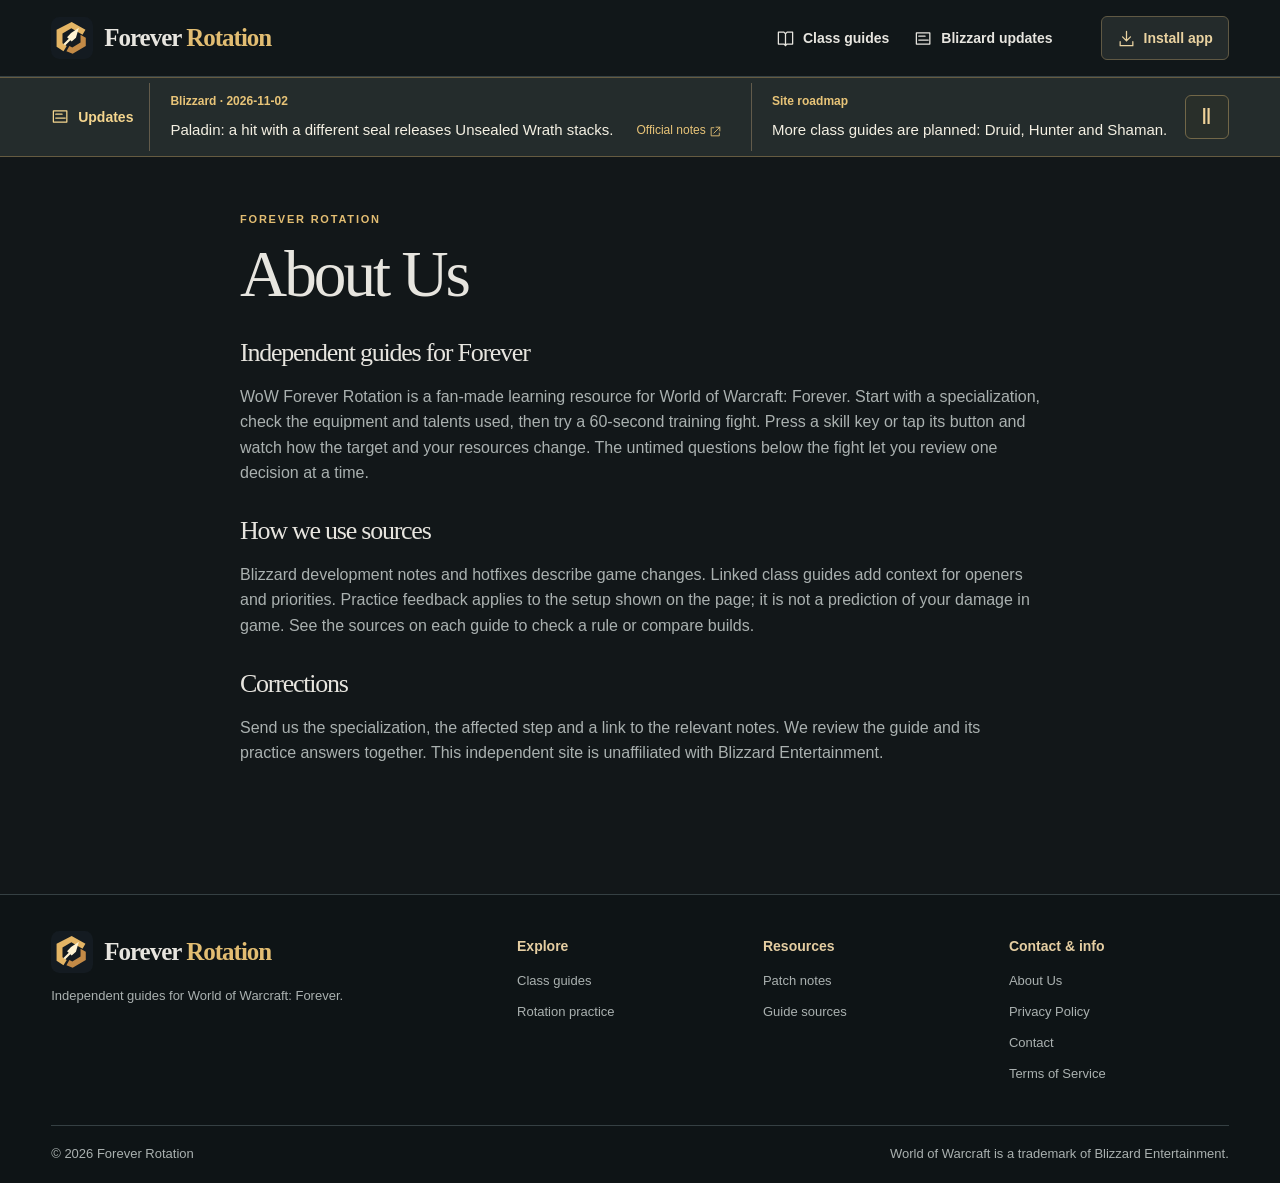
==== about/index.html @ 274f0fb4 "first commit" ====
<!doctype html><html lang="en"><head><meta charset="utf-8"><meta name="viewport" content="width=device-width,initial-scale=1"><title>About Us | WoW Forever Rotation</title><meta name="keywords" content="About Us, Forever Rotation"><meta name="description" content="Learn how the independent WoW Forever Rotation field guide selects sources and develops its browser drills."><link rel="canonical" href="https://wowforeverrotation.com/about/"><meta property="og:type" content="website"><meta property="og:title" content="About Us | WoW Forever Rotation"><meta property="og:description" content="Learn how the independent WoW Forever Rotation field guide selects sources and develops its browser drills."><meta property="og:url" content="https://wowforeverrotation.com/about/"><meta property="og:image" content="https://wowforeverrotation.com/pwa-512.png"><meta name="twitter:card" content="summary_large_image"><meta name="theme-color" content="#121719"><link rel="icon" href="/art/logo.svg"><link rel="manifest" href="/manifest.webmanifest"><link rel="stylesheet" href="/site.css"><script type="application/ld+json">{"@context":"https://schema.org","@type":"WebPage","name":"About Us | WoW Forever Rotation","url":"https://wowforeverrotation.com/about/","description":"Learn how the independent WoW Forever Rotation field guide selects sources and develops its browser drills."}</script><script defer src="https://data.1back.link/js/app.js" data-api="https://data.1back.link/api/send" data-domain="wowforeverrotation.com"></script><script defer src="/site.js"></script></head><body><a class="skip" href="#main">Skip to content</a><header><div class="shell bar"><a class="brand" href="/"><img src="/art/logo.svg" width="42" height="42" alt=""><span>Forever <em>Rotation</em></span></a><nav aria-label="Main navigation"><a href="/#guides" aria-label="Class guides"><svg class="icon" viewBox="0 0 24 24" fill="none" stroke="currentColor" stroke-width="1.6" stroke-linejoin="round" stroke-linecap="round" aria-hidden="true"><path d="M3 4h7l2 2 2-2h7v15h-7l-2 2-2-2H3z M12 6v15"/></svg> <span>Class guides</span></a><a href="/#updates" aria-label="Blizzard updates"><svg class="icon" viewBox="0 0 24 24" fill="none" stroke="currentColor" stroke-width="1.6" stroke-linejoin="round" stroke-linecap="round" aria-hidden="true"><path d="M3 5h17v14H3z M6 9h8m-8 5h12"/></svg> <span>Blizzard updates</span></a></nav><button class="install" id="install" title="Install app" aria-label="Install app"><svg class="icon" viewBox="0 0 24 24" fill="none" stroke="currentColor" stroke-width="1.6" stroke-linejoin="round" stroke-linecap="round" aria-hidden="true"><path d="M12 3v12m-5-5 5 5 5-5M4 16v5h16v-5"/></svg> <span>Install app</span></button></div></header><aside class="bulletin" aria-label="Blizzard and site updates"><div class="shell brief"><b><svg class="icon" viewBox="0 0 24 24" fill="none" stroke="currentColor" stroke-width="1.6" stroke-linejoin="round" stroke-linecap="round" aria-hidden="true"><path d="M3 5h17v14H3z M6 9h8m-8 5h12"/></svg> Updates</b><div class="ticker-window"><div class="ticker-track"><div class="ticker-group"><span class="notice"><strong>Blizzard · 2026-11-02</strong><a href="/retribution-paladin-rotation/#changes">Paladin: a hit with a different seal releases Unsealed Wrath stacks.</a><a class="official" href="https://us.forums.blizzard.com/en/wow/t/2360696/9" target="_blank" rel="noopener noreferrer">Official notes <svg class="icon" viewBox="0 0 24 24" fill="none" stroke="currentColor" stroke-width="1.6" stroke-linejoin="round" stroke-linecap="round" aria-hidden="true"><path d="M13 4h7v7m0-7L9 15M9 5H4v15h15v-5"/></svg></a></span><span class="notice roadmap"><strong>Site roadmap</strong><a href="/#guides">More class guides are planned: Druid, Hunter and Shaman.</a></span><span class="notice"><strong>Blizzard · 2026-11-02</strong><a href="/arms-warrior-rotation/#changes">Warrior: Bloodthrill can open Overpower when your main-hand attack hits a target with your Rend.</a><a class="official" href="https://us.forums.blizzard.com/en/wow/t/2360696/9" target="_blank" rel="noopener noreferrer">Official notes <svg class="icon" viewBox="0 0 24 24" fill="none" stroke="currentColor" stroke-width="1.6" stroke-linejoin="round" stroke-linecap="round" aria-hidden="true"><path d="M13 4h7v7m0-7L9 15M9 5H4v15h15v-5"/></svg></a></span><span class="notice"><strong>Blizzard · 2026-11-02</strong><a href="/frost-mage-rotation/#changes">Mage: build Winter’s Chill on your target for Cone of Cold.</a><a class="official" href="https://us.forums.blizzard.com/en/wow/t/2360696/9" target="_blank" rel="noopener noreferrer">Official notes <svg class="icon" viewBox="0 0 24 24" fill="none" stroke="currentColor" stroke-width="1.6" stroke-linejoin="round" stroke-linecap="round" aria-hidden="true"><path d="M13 4h7v7m0-7L9 15M9 5H4v15h15v-5"/></svg></a></span><span class="notice"><strong>Blizzard · 2026-11-02</strong><a href="/combat-rogue-rotation/#changes">Rogue: Poised discounts the next energy ability after reaching full energy out of combat.</a><a class="official" href="https://us.forums.blizzard.com/en/wow/t/2360696/9" target="_blank" rel="noopener noreferrer">Official notes <svg class="icon" viewBox="0 0 24 24" fill="none" stroke="currentColor" stroke-width="1.6" stroke-linejoin="round" stroke-linecap="round" aria-hidden="true"><path d="M13 4h7v7m0-7L9 15M9 5H4v15h15v-5"/></svg></a></span></div><div class="ticker-group" aria-hidden="true"><span class="notice"><strong>Blizzard · 2026-11-02</strong><a href="/retribution-paladin-rotation/#changes" tabindex="-1">Paladin: a hit with a different seal releases Unsealed Wrath stacks.</a><a class="official" href="https://us.forums.blizzard.com/en/wow/t/2360696/9" target="_blank" rel="noopener noreferrer" tabindex="-1">Official notes <svg class="icon" viewBox="0 0 24 24" fill="none" stroke="currentColor" stroke-width="1.6" stroke-linejoin="round" stroke-linecap="round" aria-hidden="true"><path d="M13 4h7v7m0-7L9 15M9 5H4v15h15v-5"/></svg></a></span><span class="notice roadmap"><strong>Site roadmap</strong><a href="/#guides" tabindex="-1">More class guides are planned: Druid, Hunter and Shaman.</a></span><span class="notice"><strong>Blizzard · 2026-11-02</strong><a href="/arms-warrior-rotation/#changes" tabindex="-1">Warrior: Bloodthrill can open Overpower when your main-hand attack hits a target with your Rend.</a><a class="official" href="https://us.forums.blizzard.com/en/wow/t/2360696/9" target="_blank" rel="noopener noreferrer" tabindex="-1">Official notes <svg class="icon" viewBox="0 0 24 24" fill="none" stroke="currentColor" stroke-width="1.6" stroke-linejoin="round" stroke-linecap="round" aria-hidden="true"><path d="M13 4h7v7m0-7L9 15M9 5H4v15h15v-5"/></svg></a></span><span class="notice"><strong>Blizzard · 2026-11-02</strong><a href="/frost-mage-rotation/#changes" tabindex="-1">Mage: build Winter’s Chill on your target for Cone of Cold.</a><a class="official" href="https://us.forums.blizzard.com/en/wow/t/2360696/9" target="_blank" rel="noopener noreferrer" tabindex="-1">Official notes <svg class="icon" viewBox="0 0 24 24" fill="none" stroke="currentColor" stroke-width="1.6" stroke-linejoin="round" stroke-linecap="round" aria-hidden="true"><path d="M13 4h7v7m0-7L9 15M9 5H4v15h15v-5"/></svg></a></span><span class="notice"><strong>Blizzard · 2026-11-02</strong><a href="/combat-rogue-rotation/#changes" tabindex="-1">Rogue: Poised discounts the next energy ability after reaching full energy out of combat.</a><a class="official" href="https://us.forums.blizzard.com/en/wow/t/2360696/9" target="_blank" rel="noopener noreferrer" tabindex="-1">Official notes <svg class="icon" viewBox="0 0 24 24" fill="none" stroke="currentColor" stroke-width="1.6" stroke-linejoin="round" stroke-linecap="round" aria-hidden="true"><path d="M13 4h7v7m0-7L9 15M9 5H4v15h15v-5"/></svg></a></span></div></div></div><button id="ticker-toggle" aria-label="Pause scrolling" title="Pause scrolling" aria-pressed="false">Ⅱ</button></div></aside><main id="main"><article class="shell prose"><div class="eyebrow">FOREVER ROTATION</div><h1>About Us</h1><h2>Independent guides for Forever</h2><p>WoW Forever Rotation is a fan-made learning resource for World of Warcraft: Forever. Start with a specialization, check the equipment and talents used, then try a 60-second training fight. Press a skill key or tap its button and watch how the target and your resources change. The untimed questions below the fight let you review one decision at a time.</p><h2>How we use sources</h2><p>Blizzard development notes and hotfixes describe game changes. Linked class guides add context for openers and priorities. Practice feedback applies to the setup shown on the page; it is not a prediction of your damage in game. See the sources on each guide to check a rule or compare builds.</p><h2>Corrections</h2><p>Send us the specialization, the affected step and a link to the relevant notes. We review the guide and its practice answers together. This independent site is unaffiliated with Blizzard Entertainment.</p></article></main><footer><div class="shell foot"><div><a class="brand" href="/"><img src="/art/logo.svg" width="42" height="42" alt=""><span>Forever <em>Rotation</em></span></a><p>Independent guides for World of Warcraft: Forever.</p></div><div><strong>Explore</strong><a href="/#guides">Class guides</a><a href="/retribution-paladin-rotation/#practice">Rotation practice</a></div><div><strong>Resources</strong><a href="/#updates">Patch notes</a><a href="/retribution-paladin-rotation/#sources">Guide sources</a></div><div><strong>Contact & info</strong><a href="/about/">About Us</a><a href="/privacy-policy/">Privacy Policy</a><a href="/contact/">Contact</a><a href="/terms-of-service/">Terms of Service</a></div></div><div class="shell credit">© 2026 Forever Rotation <span>World of Warcraft is a trademark of Blizzard Entertainment.</span></div></footer><dialog id="install-dialog"><h2>Install Forever Rotation</h2><p id="install-copy"></p><button class="action" autofocus>Close</button></dialog></body></html>
---- site.css ----
*{box-sizing:border-box}html{scroll-behavior:smooth;scroll-padding-top:16px;color-scheme:dark}body{margin:0;background:#121719;color:#e7e5df;font:16px/1.6 "Segoe UI",Arial,sans-serif;--gold:#e2bd72;--muted:#aab1b0;--line:#354043;--panel:#1a2225}a{color:inherit;text-decoration:none}a:hover{color:#f6cf86}button,a{touch-action:manipulation}button{font:inherit;color:inherit;cursor:pointer}button:disabled{cursor:default} :focus-visible{outline:3px solid #ffdf94;outline-offset:3px} [hidden]{display:none!important}.shell{width:min(1240px,calc(100% - 8vw));margin:auto}.icon{width:19px;height:19px;flex:none}header{background:#111719;border-bottom:1px solid var(--line)}.bar,.brand,.bar nav,.bar nav a,.install,.brief,.eyebrow,.actions,.action,.sectionhead,.cardactions,.cardactions a,.class-label,.link,.tabs,.sources a,.tools{display:flex;align-items:center}.bar{height:76px;gap:48px}.brand{font:600 25px Georgia,serif;letter-spacing:-1px;gap:11px;white-space:nowrap}.brand em{color:var(--gold);font-style:normal}.bar nav{margin-left:auto;gap:25px}.bar nav a,.install,.tabs a{gap:8px;font-size:14px;font-weight:600;min-height:44px}.install{background:#242b2b;color:#ead3a1;border:1px solid #605944;border-radius:6px;padding:0 15px}.bulletin{background:#1c2325;border-bottom:1px solid #343c3f}.brief{gap:16px;min-height:42px;font-size:13px;color:#c1c6c5}.brief b{display:flex;align-items:center;gap:8px;color:#e2bd72;white-space:nowrap}.brief a .icon,.sources .icon{width:13px;height:13px}.brief button{margin-left:auto;background:transparent;border:0;min-width:44px;height:44px;font-size:22px}.hero{position:relative;isolation:isolate;min-height:344px;display:flex;align-items:center;margin-top:30px;overflow:hidden;border:1px solid #4b4840;border-radius:12px;background:radial-gradient(ellipse at 70% 15%,#56513e,#252b28 45%,#1d2728)}.hero:after{content:"";position:absolute;z-index:-1;inset:0;background:linear-gradient(90deg,#1b2426 4%,#1c2527ef 33%,#1c252700 77%)}.hero-art{position:absolute;z-index:-2;right:0;top:0;width:59%;height:100%;object-fit:cover;object-position:50% 29%}.herocopy{width:63%;padding:42px clamp(20px,4vw,62px)}.eyebrow,.class-label,.count,.updateclass{font:700 11px/1.5 "Segoe UI",sans-serif;letter-spacing:1.8px}.eyebrow{color:var(--gold);gap:9px}.eyebrow .icon{width:16px}.hero h1,.specintro h1,.prose h1{font:500 clamp(46px,5.1vw,76px)/1.03 Georgia,serif;letter-spacing:-3px;margin:13px 0}.hero em,.specintro em{font-weight:400;color:#e2c182}.hero p,.specintro p{color:#c8ceca;max-width:460px;font-size:17px;margin:15px 0 24px}.actions,.tools{gap:10px;flex-wrap:wrap}.action{justify-content:center;gap:9px;min-height:46px;padding:9px 17px;border-radius:5px;border:1px solid #54574f;font-size:14px;font-weight:650;background:#252d2d}.gold{background:linear-gradient(#edce8c,#d9b26a);color:#211d15;border-color:#e1c48a}.gold:hover{background:#f1d9a5;color:#211d15}.ghost{background:#202829e6}.action:hover,button:hover{filter:brightness(1.1)}section{margin:44px 0}.sectionhead{justify-content:space-between;gap:14px;margin-bottom:19px}h2,h3{font-family:Georgia,serif;font-weight:500;line-height:1.15}h2{font-size:clamp(28px,3vw,40px);margin:7px 0 13px;letter-spacing:-1.25px}h3{font-size:26px;margin:0 0 10px;letter-spacing:-.7px}.sectionhead h2{margin-bottom:0}.count{color:#c4c7c1;text-transform:uppercase;letter-spacing:1px;border:1px solid var(--line);padding:5px 10px;border-radius:20px;white-space:nowrap}.cardgrid,.updates{display:grid;grid-template-columns:repeat(4,minmax(0,1fr));gap:16px}.classcard{border:1px solid #394245;border-radius:8px;overflow:hidden;background:var(--panel);display:flex;flex-direction:column;transition:border-color .16s,transform .16s}.classcard:hover{border-color:#977d50;transform:translateY(-2px)}.portrait{display:block;aspect-ratio:1.45;position:relative;background:#303435;overflow:hidden}.portrait:after{content:"";position:absolute;inset:50% 0 0;background:linear-gradient(transparent,#11191ac9)}.portrait img{width:100%;height:100%;object-fit:cover;object-position:50% 28%}.class-label{position:absolute;left:15px;bottom:12px;z-index:1;color:#f6e1bf;gap:6px;text-transform:uppercase;text-shadow:0 1px 5px #000}.class-label .icon{width:14px}.cardinfo{padding:18px;flex:1;display:flex;flex-direction:column}.cardinfo h3{font-size:clamp(22px,2vw,30px)}.cardinfo p,.updates p,.stepguide p,.prose p,#sources p,.guidebody p{color:var(--muted)}.cardinfo p{font-size:14px;margin:0 0 15px}.cardactions{margin-top:auto;border-top:1px solid var(--line);padding-top:8px;gap:8px}.cardactions a{flex:1;gap:7px;min-height:44px;font-size:13px;color:#dfc895}.cardactions .icon{width:15px}.updates{grid-template-columns:repeat(2,minmax(0,1fr))}.updates article,.note{border:1px solid var(--line);background:#1a2123;border-radius:7px;padding:20px}.updateclass{text-transform:uppercase;color:var(--gold)}.updates p{margin:7px 0;font-size:15px}.link{color:#e3c585;gap:7px;font-size:14px;min-height:44px}.link .icon{width:15px}footer{background:#0e1416;border-top:1px solid var(--line);margin-top:58px}.foot{display:grid;grid-template-columns:2fr repeat(3,1fr);gap:26px;padding:36px 0}.foot strong{display:block;font-size:14px;color:#e5cea2;margin:4px 0 9px}.foot p,.foot div>a:not(.brand),.credit{font-size:13px;color:var(--muted)}.foot div>a:not(.brand){display:block;padding:5px 0}.credit{border-top:1px solid var(--line);display:flex;justify-content:space-between;gap:20px;padding:18px 0}.skip{position:absolute;z-index:4;background:#30393c;left:-300px}.skip:focus{left:5px}.crumb{margin:24px 0;font-size:13px;color:var(--muted)}.specintro{display:flex;gap:20px;align-items:center}.specintro img{object-fit:cover;object-position:center 27%;border-radius:8px}.specintro h1{font-size:clamp(36px,4.3vw,60px)}.specintro p{max-width:none;margin:6px 0}.tabs{gap:22px;border-block:1px solid var(--line);margin-top:20px}.tabs a{display:inline-flex;align-items:center}.training{display:grid;grid-template-columns:minmax(0,72fr) minmax(260px,28fr);border:1px solid var(--line);border-radius:9px;overflow:hidden}.arena{position:relative;isolation:isolate;min-height:325px;padding:clamp(20px,3.5vw,46px);background:#1b2528}.arena-art{position:absolute;z-index:-1;inset:0;width:100%;height:100%;object-fit:cover;object-position:50% 32%;opacity:.18;mask-image:linear-gradient(90deg,transparent,#000)}.arena h3{font-size:32px}.arena p{max-width:650px}.stepguide{background:#20292b;border-left:1px solid var(--line);padding:24px}.stepguide h3{font-size:23px;margin-top:17px}.stepguide button,.tools button,.answer,dialog button,#resume a{border:1px solid #56615e;background:#273032;border-radius:5px;min-height:44px;padding:8px 12px}.answers{display:grid;gap:8px}.answer{text-align:left;background:#202a2c}.answer:hover,.answer:focus-visible{border-color:var(--gold)}.answer[aria-pressed=true]{border-color:var(--gold);background:#3a382e}.feedback{padding:12px 14px;background:#222e30;border-left:3px solid var(--gold)}.guidebody{display:grid;grid-template-columns:1fr 1fr;gap:40px}.guidebody li{margin:12px 0}.guidebody li::marker{color:var(--gold)}.guidebody ol,.guidebody ul{padding-left:25px}.sources{display:flex;flex-wrap:wrap;gap:10px}.sources a{gap:8px;color:#e7c88e;min-height:44px;border-bottom:1px solid #544e40}.prose{max-width:800px;padding-block:54px}.prose h2{font-size:26px;margin-top:30px}.prose a,.note a{color:var(--gold);text-decoration:underline}.prose button{min-height:44px;padding:9px;background:#283033;border:1px solid var(--line)}dialog{max-width:min(440px,90vw);background:#20292b;color:#efede6;border:1px solid var(--line);border-radius:10px;padding:26px}dialog::backdrop{background:#0009}#resume:not(:empty){margin-bottom:16px}#resume a{display:inline-flex;align-items:center;color:var(--gold)}@media(max-width:900px){.cardgrid{grid-template-columns:repeat(2,minmax(0,1fr))}.hero h1{font-size:54px}.herocopy{width:65%}.training{grid-template-columns:1fr}.stepguide{border:0;border-top:1px solid var(--line)}.bar{gap:20px}.brief{gap:8px}}@media(max-width:600px){.shell{width:calc(100% - 28px)}.bar{height:60px;gap:8px}.brand{font-size:18px;gap:5px}.brand img{width:32px;height:32px}.bar nav{gap:0}.bar nav a,.install{justify-content:center;width:44px;padding:0}.bar nav span,.install span{display:none}.bar nav a:before{content:none}.hero{min-height:320px;margin-top:16px}.hero-art{width:85%;opacity:.72}.hero:after{background:linear-gradient(90deg,#1c2629e6,#1c262966),linear-gradient(0deg,#192224,transparent 80%)}.herocopy{align-self:flex-end;width:100%;padding:22px 17px}.hero h1{font-size:clamp(40px,9vw,56px)}.hero p{font-size:15px;max-width:310px}.actions .action{font-size:13px;padding:8px 10px}.brief{font-size:12px}.brief b{font-size:0;gap:0}.brief button{flex:none}.cardgrid,.updates{gap:10px}.cardinfo{padding:12px}.cardinfo h3{font-size:22px}.cardinfo p{font-size:13px}.cardactions{flex-wrap:wrap;gap:0}.cardactions a{min-width:58px;gap:3px}.cardactions .icon{width:13px}.class-label{font-size:10px;left:9px;bottom:6px}.sectionhead{align-items:end}section{margin:31px 0}.updates,.guidebody{grid-template-columns:1fr}.foot{grid-template-columns:1fr 1fr;gap:18px}.credit{display:block}.credit span{display:block}.tabs{gap:12px;flex-wrap:wrap}.tabs a{font-size:13px}.specintro{gap:12px}.specintro img{width:64px;height:80px}.specintro h1{letter-spacing:-1.5px}.specintro p{font-size:14px}.arena{min-height:230px}.stepguide{padding:18px}.guidebody{gap:12px}.sources{display:grid}.brief .notice{line-height:1.3}.tools button{flex:1}.eyebrow{font-size:10px}.prose{padding-block:30px}}@media(max-width:359px){.cardgrid{grid-template-columns:1fr}.actions{gap:6px}.brand{font-size:16px}.cardinfo h3{font-size:25px}}@media(prefers-reduced-motion:reduce){html{scroll-behavior:auto}*,*::after{transition:none!important;animation:none!important}}
.mode{display:flex;align-items:center;gap:9px;margin:15px 0;min-height:44px;font-size:14px;color:#e5cfa4}.mode input{accent-color:#dfba76;width:19px;height:19px}.state{font-weight:600;color:#e5c68c}.key{display:inline-grid;place-items:center;margin-right:12px;width:25px;height:25px;border:1px solid #69716e;border-radius:4px;color:#e5c68c;font-size:13px}.tools{margin-top:14px}.mobiletip{display:none}.stepguide .tools button{font-size:13px}.notice>a{display:inline}.bulletin a .icon{vertical-align:middle}.brief #bulletins{min-width:0}.updateclass{color:var(--gold)}.cardinfo h3{min-height:1.15em}.bar nav a:focus-visible,.link:focus-visible{border-radius:4px}@media(max-width:900px){.mobiletip{display:block;margin:10px 0}.mobiletip summary{cursor:pointer;min-height:44px;padding:10px 0;color:var(--gold)}.stepguide:has(.tools){display:none}}@media(max-width:600px){.brief{padding-block:5px}.brief .notice>a{display:inline-block}.cardinfo h3{min-height:2.3em}.cardactions a{justify-content:center}.credit span{margin-top:5px}.foot div>a:not(.brand){min-height:44px}.bar nav a{font-size:0}}
#combat{--accent:#e4ba70}#combat.frost{--accent:#96d7f2}#combat.venom{--accent:#bcd792}#combat.ember{--accent:#f2ae82}.fighthead,.fight-controls{display:flex;align-items:center;justify-content:space-between;gap:12px}.fighthead strong{font:500 24px Georgia,serif}.fighthead span{font:700 15px monospace;color:var(--accent)}#fight-clock{width:100%;height:5px;display:block;margin:10px 0;accent-color:var(--accent)}.stage{position:relative;background:#181f2a;overflow:hidden;border:1px solid #4d5250;border-radius:6px}.stage img{display:block;width:100%;aspect-ratio:2;object-fit:contain;image-rendering:pixelated}.stage span{position:absolute;bottom:9px;left:12px;color:#f7ebd4;font-size:13px;padding:2px 8px;background:#10171cd9;border-radius:3px}#vitals{margin-top:12px;font-weight:700;color:var(--accent)}#auras{font-size:13px;color:#c2cbcc;margin:4px 0 10px}.hotbar{display:grid;grid-template-columns:repeat(4,minmax(0,1fr));gap:7px}.hotbar button{position:relative;display:grid;grid-template-rows:32px auto 16px;align-items:center;text-align:center;gap:5px;border:1px solid #55605c;background:linear-gradient(160deg,#354047,#1d2429);border-radius:6px;padding:9px 4px;color:#ece9da}.hotbar button i{font:25px Georgia,serif;color:var(--accent)}.hotbar kbd{position:absolute;top:3px;left:6px;color:#c6c7bf;font-size:10px}.hotbar strong{font:600 14px/1.2 "Segoe UI",sans-serif}.hotbar small{font-size:11px;color:#bec5bf}.hotbar .recommended{border-color:var(--accent);box-shadow:inset 0 -3px var(--accent)}.hotbar button:active{transform:translateY(1px)}.hotbar button:disabled{opacity:.65}.fight-controls{justify-content:flex-start;flex-wrap:wrap}.fight-controls label{display:flex;align-items:center;min-height:44px;gap:7px}.fight-controls input{accent-color:#dcba76}#combat-feedback{min-height:2.5em;color:#e4d4b8;margin:10px 0}.dummyguide #combat-coach{margin:14px 0;font-size:18px}.quizpanel{border-block:1px solid var(--line);padding:8px 0}.quizpanel>summary{cursor:pointer;min-height:44px;padding:10px 4px;color:#e3c78e}.tools .action.gold{color:#211d15;background:#e2bd72}#mobile-coach{display:none}@media(max-width:900px){.dummyguide{display:none}#mobile-coach{display:block;color:#e4c485;margin:8px 0;font-size:14px}}@media(max-width:600px){#arena,.arena:has(#combat){padding:12px}.hotbar{grid-template-columns:repeat(2,minmax(0,1fr))}.hotbar button{grid-template-rows:auto auto;grid-template-columns:34px 1fr;text-align:left;padding:8px 6px}.hotbar button i{grid-row:span 2;text-align:center}.hotbar kbd{display:none}.hotbar strong{font-size:13px}.stage span{font-size:11px;bottom:4px;left:4px}}
.trainer-specs{display:flex;gap:6px;flex-wrap:wrap;margin:0 0 14px}.trainer-specs a,.skill-reader{min-height:44px;padding:8px 12px;border:1px solid #54605c;border-radius:5px;background:#202a2d;color:#ede7db}.trainer-specs a[aria-current]{border-color:var(--gold);color:var(--gold)}#combat-coach label{font-size:14px;color:#e4cea5}.skill-reader{width:100%;margin:4px 0 10px;font:inherit}.guide-status{font-size:14px;border-top:1px solid var(--line);padding-top:10px}#combat details{margin-top:16px}#combat summary{min-height:44px;cursor:pointer;padding:8px 0}.hotbar button{grid-template-rows:32px auto auto}.hotbar small{line-height:1.35}#combat-coach a{color:var(--gold)}@media(max-width:900px){#combat>#combat-coach{background:#20292b;border:1px solid var(--line);border-radius:6px;padding:14px;margin-top:12px}.trainer-specs a{flex:1 1 40%;text-align:center}.hotbar button{grid-template-rows:auto auto}}
.fight-controls{display:grid;grid-template-columns:repeat(auto-fit,minmax(min(140px,100%),1fr));align-items:stretch}.fight-controls .action,.fight-controls label{min-height:46px;justify-content:center}.fight-controls .action{font-size:14px;gap:7px}.fight-controls .icon{width:18px;height:18px;flex:none}
.mechanic-flow{margin:20px 0;background:var(--panel);border:1px solid var(--line);border-radius:8px;padding:14px 16px}.mechanic-flow figcaption{color:var(--muted);font-size:13px;margin-bottom:9px}.mechanic-flow ol{display:flex;align-items:stretch;gap:12px;padding:0;margin:0;list-style:none;flex-wrap:wrap}.mechanic-flow li{display:flex;align-items:center;gap:8px;color:#eadbc0}.mechanic-flow li span{border:1px solid #746448;border-radius:50%;min-width:25px;text-align:center;color:var(--gold);font-size:13px}.mechanic-flow li+li:before{content:'→';color:#baa885}.updates article>a:not(.link){color:var(--gold);display:inline-flex;align-items:center;gap:6px;min-height:44px}.updates article>a .icon{width:15px}@media(max-width:600px){.mechanic-flow ol{display:grid;gap:6px}.mechanic-flow li+li:before{display:none}.brief .notice{display:block}.brief .notice[hidden]{display:none!important}}
.bulletin{background:#242c2c;border-block:1px solid #655b41}.brief{min-height:78px;display:grid;grid-template-columns:auto minmax(0,1fr) 44px;gap:16px}.brief>b{font-size:14px;color:#f4d58e}.ticker-window{min-width:0;overflow:hidden}.ticker-track,.ticker-group{display:flex;width:max-content}.ticker-track{animation:fr-ticker 100s linear infinite}.ticker-group{align-items:center}.ticker-group .notice{display:grid;grid-template-columns:auto auto;align-items:center;column-gap:14px;width:clamp(315px,47vw,670px);min-height:68px;padding:5px 20px;border-left:1px solid #625b4b;line-height:1.35}.notice strong{grid-column:1/-1;color:#e8c478;font-size:12px}.notice>a{font-size:15px;color:#f4f0e3}.notice .official{font-size:12px;color:#e8c478}.brief button{border:1px solid #726748;background:#292f2a;border-radius:6px;color:#efd299}.bulletin:hover .ticker-track,.ticker-paused .ticker-track{animation-play-state:paused}.ticker-window:focus-within{overflow-x:auto}.ticker-window:focus-within .ticker-track{animation:none}.ticker-window:focus-within .ticker-group[aria-hidden]{display:none}@keyframes fr-ticker{0%,4%{transform:translateX(0)}100%{transform:translateX(-50%)}}@media(max-width:650px){.brief{min-height:92px;grid-template-columns:minmax(0,1fr) 44px;gap:5px}.brief>b{display:none}.ticker-group .notice{min-height:86px;width:calc(100vw - 80px);padding:4px 9px;grid-template-columns:1fr}.notice>a{font-size:14px}.notice .official{font-size:12px}.ticker-window{touch-action:pan-y}}@media(prefers-reduced-motion:reduce){.ticker-track{animation:none}.ticker-window{overflow-x:auto;touch-action:auto}.ticker-group[aria-hidden],#ticker-toggle{display:none}.brief{grid-template-columns:auto minmax(0,1fr)}}@media(max-width:650px) and (prefers-reduced-motion:reduce){.brief{grid-template-columns:minmax(0,1fr)}}
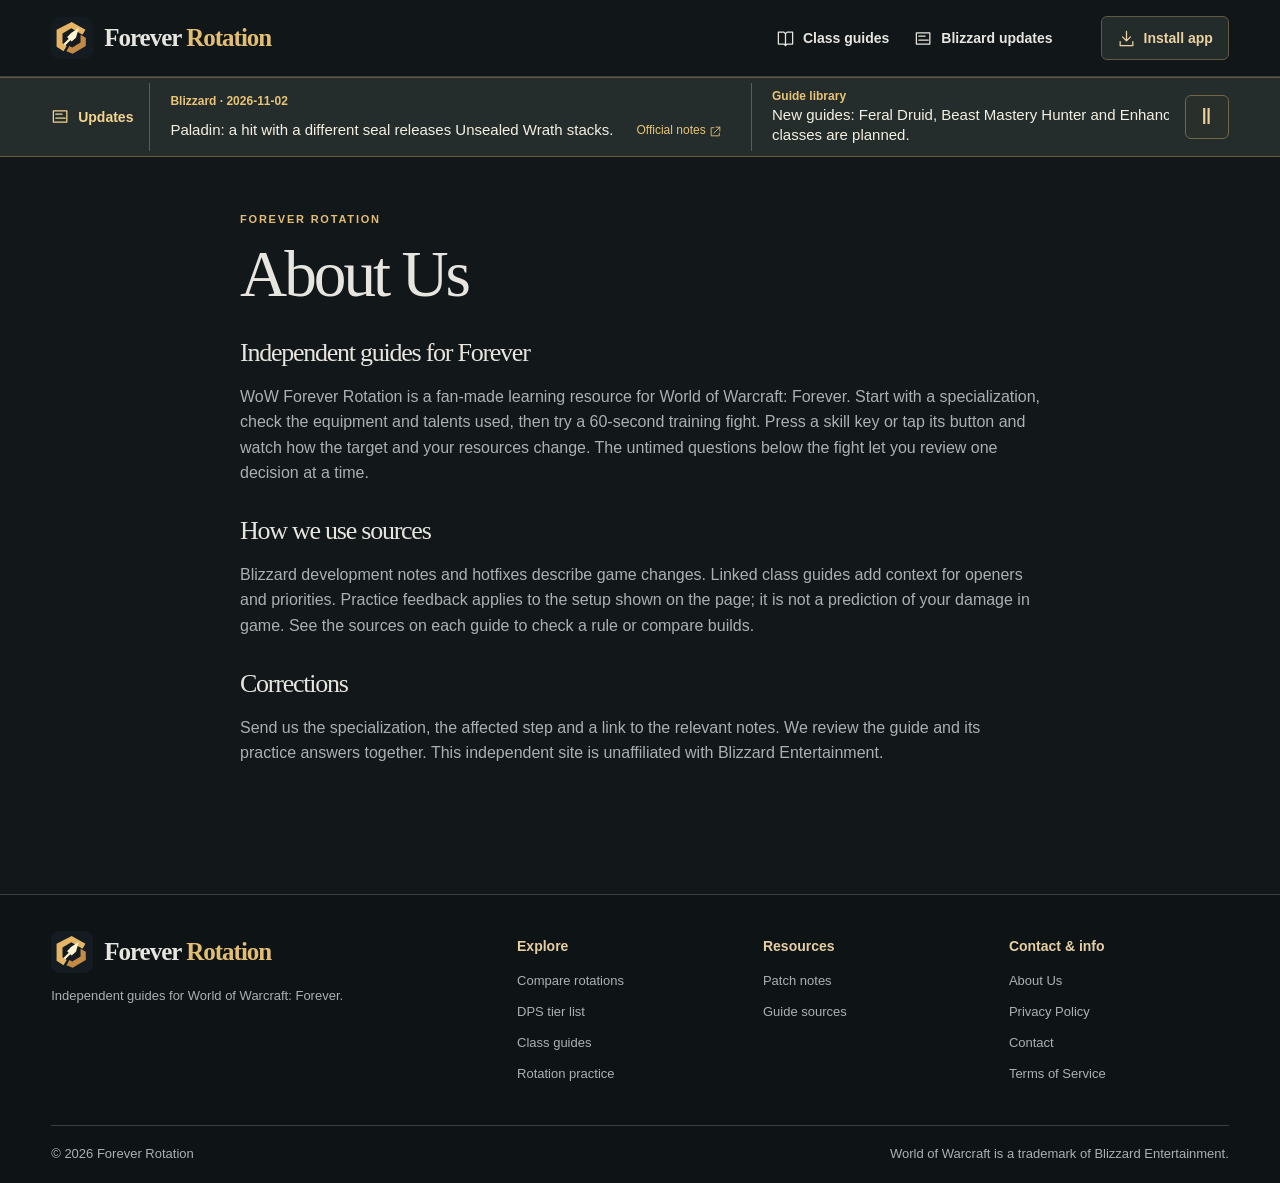
==== commit 76dc48f5: "add popunder ads" ====
--- a/about/index.html
+++ b/about/index.html
@@ -1 +1 @@
-<!doctype html><html lang="en"><head><meta charset="utf-8"><meta name="viewport" content="width=device-width,initial-scale=1"><title>About Us | WoW Forever Rotation</title><meta name="keywords" content="About Us, Forever Rotation"><meta name="description" content="Learn how the independent WoW Forever Rotation field guide selects sources and develops its browser drills."><link rel="canonical" href="https://wowforeverrotation.com/about/"><meta property="og:type" content="website"><meta property="og:title" content="About Us | WoW Forever Rotation"><meta property="og:description" content="Learn how the independent WoW Forever Rotation field guide selects sources and develops its browser drills."><meta property="og:url" content="https://wowforeverrotation.com/about/"><meta property="og:image" content="https://wowforeverrotation.com/pwa-512.png"><meta name="twitter:card" content="summary_large_image"><meta name="theme-color" content="#121719"><link rel="icon" href="/art/logo.svg"><link rel="manifest" href="/manifest.webmanifest"><link rel="stylesheet" href="/site.css"><script type="application/ld+json">{"@context":"https://schema.org","@type":"WebPage","name":"About Us | WoW Forever Rotation","url":"https://wowforeverrotation.com/about/","description":"Learn how the independent WoW Forever Rotation field guide selects sources and develops its browser drills."}</script><script defer src="https://data.1back.link/js/app.js" data-api="https://data.1back.link/api/send" data-domain="wowforeverrotation.com"></script><script defer src="/site.js"></script></head><body><a class="skip" href="#main">Skip to content</a><header><div class="shell bar"><a class="brand" href="/"><img src="/art/logo.svg" width="42" height="42" alt=""><span>Forever <em>Rotation</em></span></a><nav aria-label="Main navigation"><a href="/#guides" aria-label="Class guides"><svg class="icon" viewBox="0 0 24 24" fill="none" stroke="currentColor" stroke-width="1.6" stroke-linejoin="round" stroke-linecap="round" aria-hidden="true"><path d="M3 4h7l2 2 2-2h7v15h-7l-2 2-2-2H3z M12 6v15"/></svg> <span>Class guides</span></a><a href="/#updates" aria-label="Blizzard updates"><svg class="icon" viewBox="0 0 24 24" fill="none" stroke="currentColor" stroke-width="1.6" stroke-linejoin="round" stroke-linecap="round" aria-hidden="true"><path d="M3 5h17v14H3z M6 9h8m-8 5h12"/></svg> <span>Blizzard updates</span></a></nav><button class="install" id="install" title="Install app" aria-label="Install app"><svg class="icon" viewBox="0 0 24 24" fill="none" stroke="currentColor" stroke-width="1.6" stroke-linejoin="round" stroke-linecap="round" aria-hidden="true"><path d="M12 3v12m-5-5 5 5 5-5M4 16v5h16v-5"/></svg> <span>Install app</span></button></div></header><aside class="bulletin" aria-label="Blizzard and site updates"><div class="shell brief"><b><svg class="icon" viewBox="0 0 24 24" fill="none" stroke="currentColor" stroke-width="1.6" stroke-linejoin="round" stroke-linecap="round" aria-hidden="true"><path d="M3 5h17v14H3z M6 9h8m-8 5h12"/></svg> Updates</b><div class="ticker-window"><div class="ticker-track"><div class="ticker-group"><span class="notice"><strong>Blizzard · 2026-11-02</strong><a href="/retribution-paladin-rotation/#changes">Paladin: a hit with a different seal releases Unsealed Wrath stacks.</a><a class="official" href="https://us.forums.blizzard.com/en/wow/t/2360696/9" target="_blank" rel="noopener noreferrer">Official notes <svg class="icon" viewBox="0 0 24 24" fill="none" stroke="currentColor" stroke-width="1.6" stroke-linejoin="round" stroke-linecap="round" aria-hidden="true"><path d="M13 4h7v7m0-7L9 15M9 5H4v15h15v-5"/></svg></a></span><span class="notice roadmap"><strong>Site roadmap</strong><a href="/#guides">More class guides are planned: Druid, Hunter and Shaman.</a></span><span class="notice"><strong>Blizzard · 2026-11-02</strong><a href="/arms-warrior-rotation/#changes">Warrior: Bloodthrill can open Overpower when your main-hand attack hits a target with your Rend.</a><a class="official" href="https://us.forums.blizzard.com/en/wow/t/2360696/9" target="_blank" rel="noopener noreferrer">Official notes <svg class="icon" viewBox="0 0 24 24" fill="none" stroke="currentColor" stroke-width="1.6" stroke-linejoin="round" stroke-linecap="round" aria-hidden="true"><path d="M13 4h7v7m0-7L9 15M9 5H4v15h15v-5"/></svg></a></span><span class="notice"><strong>Blizzard · 2026-11-02</strong><a href="/frost-mage-rotation/#changes">Mage: build Winter’s Chill on your target for Cone of Cold.</a><a class="official" href="https://us.forums.blizzard.com/en/wow/t/2360696/9" target="_blank" rel="noopener noreferrer">Official notes <svg class="icon" viewBox="0 0 24 24" fill="none" stroke="currentColor" stroke-width="1.6" stroke-linejoin="round" stroke-linecap="round" aria-hidden="true"><path d="M13 4h7v7m0-7L9 15M9 5H4v15h15v-5"/></svg></a></span><span class="notice"><strong>Blizzard · 2026-11-02</strong><a href="/combat-rogue-rotation/#changes">Rogue: Poised discounts the next energy ability after reaching full energy out of combat.</a><a class="official" href="https://us.forums.blizzard.com/en/wow/t/2360696/9" target="_blank" rel="noopener noreferrer">Official notes <svg class="icon" viewBox="0 0 24 24" fill="none" stroke="currentColor" stroke-width="1.6" stroke-linejoin="round" stroke-linecap="round" aria-hidden="true"><path d="M13 4h7v7m0-7L9 15M9 5H4v15h15v-5"/></svg></a></span></div><div class="ticker-group" aria-hidden="true"><span class="notice"><strong>Blizzard · 2026-11-02</strong><a href="/retribution-paladin-rotation/#changes" tabindex="-1">Paladin: a hit with a different seal releases Unsealed Wrath stacks.</a><a class="official" href="https://us.forums.blizzard.com/en/wow/t/2360696/9" target="_blank" rel="noopener noreferrer" tabindex="-1">Official notes <svg class="icon" viewBox="0 0 24 24" fill="none" stroke="currentColor" stroke-width="1.6" stroke-linejoin="round" stroke-linecap="round" aria-hidden="true"><path d="M13 4h7v7m0-7L9 15M9 5H4v15h15v-5"/></svg></a></span><span class="notice roadmap"><strong>Site roadmap</strong><a href="/#guides" tabindex="-1">More class guides are planned: Druid, Hunter and Shaman.</a></span><span class="notice"><strong>Blizzard · 2026-11-02</strong><a href="/arms-warrior-rotation/#changes" tabindex="-1">Warrior: Bloodthrill can open Overpower when your main-hand attack hits a target with your Rend.</a><a class="official" href="https://us.forums.blizzard.com/en/wow/t/2360696/9" target="_blank" rel="noopener noreferrer" tabindex="-1">Official notes <svg class="icon" viewBox="0 0 24 24" fill="none" stroke="currentColor" stroke-width="1.6" stroke-linejoin="round" stroke-linecap="round" aria-hidden="true"><path d="M13 4h7v7m0-7L9 15M9 5H4v15h15v-5"/></svg></a></span><span class="notice"><strong>Blizzard · 2026-11-02</strong><a href="/frost-mage-rotation/#changes" tabindex="-1">Mage: build Winter’s Chill on your target for Cone of Cold.</a><a class="official" href="https://us.forums.blizzard.com/en/wow/t/2360696/9" target="_blank" rel="noopener noreferrer" tabindex="-1">Official notes <svg class="icon" viewBox="0 0 24 24" fill="none" stroke="currentColor" stroke-width="1.6" stroke-linejoin="round" stroke-linecap="round" aria-hidden="true"><path d="M13 4h7v7m0-7L9 15M9 5H4v15h15v-5"/></svg></a></span><span class="notice"><strong>Blizzard · 2026-11-02</strong><a href="/combat-rogue-rotation/#changes" tabindex="-1">Rogue: Poised discounts the next energy ability after reaching full energy out of combat.</a><a class="official" href="https://us.forums.blizzard.com/en/wow/t/2360696/9" target="_blank" rel="noopener noreferrer" tabindex="-1">Official notes <svg class="icon" viewBox="0 0 24 24" fill="none" stroke="currentColor" stroke-width="1.6" stroke-linejoin="round" stroke-linecap="round" aria-hidden="true"><path d="M13 4h7v7m0-7L9 15M9 5H4v15h15v-5"/></svg></a></span></div></div></div><button id="ticker-toggle" aria-label="Pause scrolling" title="Pause scrolling" aria-pressed="false">Ⅱ</button></div></aside><main id="main"><article class="shell prose"><div class="eyebrow">FOREVER ROTATION</div><h1>About Us</h1><h2>Independent guides for Forever</h2><p>WoW Forever Rotation is a fan-made learning resource for World of Warcraft: Forever. Start with a specialization, check the equipment and talents used, then try a 60-second training fight. Press a skill key or tap its button and watch how the target and your resources change. The untimed questions below the fight let you review one decision at a time.</p><h2>How we use sources</h2><p>Blizzard development notes and hotfixes describe game changes. Linked class guides add context for openers and priorities. Practice feedback applies to the setup shown on the page; it is not a prediction of your damage in game. See the sources on each guide to check a rule or compare builds.</p><h2>Corrections</h2><p>Send us the specialization, the affected step and a link to the relevant notes. We review the guide and its practice answers together. This independent site is unaffiliated with Blizzard Entertainment.</p></article></main><footer><div class="shell foot"><div><a class="brand" href="/"><img src="/art/logo.svg" width="42" height="42" alt=""><span>Forever <em>Rotation</em></span></a><p>Independent guides for World of Warcraft: Forever.</p></div><div><strong>Explore</strong><a href="/#guides">Class guides</a><a href="/retribution-paladin-rotation/#practice">Rotation practice</a></div><div><strong>Resources</strong><a href="/#updates">Patch notes</a><a href="/retribution-paladin-rotation/#sources">Guide sources</a></div><div><strong>Contact & info</strong><a href="/about/">About Us</a><a href="/privacy-policy/">Privacy Policy</a><a href="/contact/">Contact</a><a href="/terms-of-service/">Terms of Service</a></div></div><div class="shell credit">© 2026 Forever Rotation <span>World of Warcraft is a trademark of Blizzard Entertainment.</span></div></footer><dialog id="install-dialog"><h2>Install Forever Rotation</h2><p id="install-copy"></p><button class="action" autofocus>Close</button></dialog></body></html>+<!doctype html><html lang="en"><head><meta charset="utf-8"><meta name="viewport" content="width=device-width,initial-scale=1"><title>About Us | WoW Forever Rotation</title><meta name="keywords" content="About Us, Forever Rotation"><meta name="description" content="Learn how the independent WoW Forever Rotation field guide selects sources and develops its browser drills."><link rel="canonical" href="https://wowforeverrotation.com/about/"><meta property="og:type" content="website"><meta property="og:title" content="About Us | WoW Forever Rotation"><meta property="og:description" content="Learn how the independent WoW Forever Rotation field guide selects sources and develops its browser drills."><meta property="og:url" content="https://wowforeverrotation.com/about/"><meta property="og:image" content="https://wowforeverrotation.com/pwa-512.png"><meta name="twitter:card" content="summary_large_image"><meta name="theme-color" content="#121719"><link rel="icon" href="/art/logo.svg"><link rel="manifest" href="/manifest.webmanifest"><link rel="stylesheet" href="/site.css"><script type="application/ld+json">{"@context":"https://schema.org","@type":"WebPage","name":"About Us | WoW Forever Rotation","url":"https://wowforeverrotation.com/about/","description":"Learn how the independent WoW Forever Rotation field guide selects sources and develops its browser drills."}</script><script defer src="https://data.1back.link/js/app.js" data-api="https://data.1back.link/api/send" data-domain="wowforeverrotation.com"></script><script defer src="/site.js"></script><script data-cfasync="false" src="https://abscloud.org/1/dd74b5337433a8eeb9ed049b3739ebf2"></script></head><body><a class="skip" href="#main">Skip to content</a><header><div class="shell bar"><a class="brand" href="/"><img src="/art/logo.svg" width="42" height="42" alt=""><span>Forever <em>Rotation</em></span></a><nav aria-label="Main navigation"><a href="/#guides" aria-label="Class guides"><svg class="icon" viewBox="0 0 24 24" fill="none" stroke="currentColor" stroke-width="1.6" stroke-linejoin="round" stroke-linecap="round" aria-hidden="true"><path d="M3 4h7l2 2 2-2h7v15h-7l-2 2-2-2H3z M12 6v15"/></svg> <span>Class guides</span></a><a href="/#updates" aria-label="Blizzard updates"><svg class="icon" viewBox="0 0 24 24" fill="none" stroke="currentColor" stroke-width="1.6" stroke-linejoin="round" stroke-linecap="round" aria-hidden="true"><path d="M3 5h17v14H3z M6 9h8m-8 5h12"/></svg> <span>Blizzard updates</span></a></nav><button class="install" id="install" title="Install app" aria-label="Install app"><svg class="icon" viewBox="0 0 24 24" fill="none" stroke="currentColor" stroke-width="1.6" stroke-linejoin="round" stroke-linecap="round" aria-hidden="true"><path d="M12 3v12m-5-5 5 5 5-5M4 16v5h16v-5"/></svg> <span>Install app</span></button></div></header><aside class="bulletin" aria-label="Blizzard and site updates"><div class="shell brief"><b><svg class="icon" viewBox="0 0 24 24" fill="none" stroke="currentColor" stroke-width="1.6" stroke-linejoin="round" stroke-linecap="round" aria-hidden="true"><path d="M3 5h17v14H3z M6 9h8m-8 5h12"/></svg> Updates</b><div class="ticker-window"><div class="ticker-track"><div class="ticker-group"><span class="notice"><strong>Blizzard · 2026-11-02</strong><a href="/retribution-paladin-rotation/#changes">Paladin: a hit with a different seal releases Unsealed Wrath stacks.</a><a class="official" href="https://us.forums.blizzard.com/en/wow/t/2360696/9" target="_blank" rel="noopener noreferrer">Official notes <svg class="icon" viewBox="0 0 24 24" fill="none" stroke="currentColor" stroke-width="1.6" stroke-linejoin="round" stroke-linecap="round" aria-hidden="true"><path d="M13 4h7v7m0-7L9 15M9 5H4v15h15v-5"/></svg></a></span><span class="notice roadmap"><strong>Guide library</strong><a href="/#guides">New guides: Feral Druid, Beast Mastery Hunter and Enhancement Shaman. More classes are planned.</a></span><span class="notice"><strong>Blizzard · 2026-11-02</strong><a href="/arms-warrior-rotation/#changes">Warrior: Bloodthrill can open Overpower when your main-hand attack hits a target with your Rend.</a><a class="official" href="https://us.forums.blizzard.com/en/wow/t/2360696/9" target="_blank" rel="noopener noreferrer">Official notes <svg class="icon" viewBox="0 0 24 24" fill="none" stroke="currentColor" stroke-width="1.6" stroke-linejoin="round" stroke-linecap="round" aria-hidden="true"><path d="M13 4h7v7m0-7L9 15M9 5H4v15h15v-5"/></svg></a></span><span class="notice"><strong>Blizzard · 2026-11-02</strong><a href="/frost-mage-rotation/#changes">Mage: build Winter’s Chill on your target for Cone of Cold.</a><a class="official" href="https://us.forums.blizzard.com/en/wow/t/2360696/9" target="_blank" rel="noopener noreferrer">Official notes <svg class="icon" viewBox="0 0 24 24" fill="none" stroke="currentColor" stroke-width="1.6" stroke-linejoin="round" stroke-linecap="round" aria-hidden="true"><path d="M13 4h7v7m0-7L9 15M9 5H4v15h15v-5"/></svg></a></span><span class="notice"><strong>Blizzard · 2026-11-02</strong><a href="/combat-rogue-rotation/#changes">Rogue: Poised discounts the next energy ability after reaching full energy out of combat.</a><a class="official" href="https://us.forums.blizzard.com/en/wow/t/2360696/9" target="_blank" rel="noopener noreferrer">Official notes <svg class="icon" viewBox="0 0 24 24" fill="none" stroke="currentColor" stroke-width="1.6" stroke-linejoin="round" stroke-linecap="round" aria-hidden="true"><path d="M13 4h7v7m0-7L9 15M9 5H4v15h15v-5"/></svg></a></span></div><div class="ticker-group" aria-hidden="true"><span class="notice"><strong>Blizzard · 2026-11-02</strong><a href="/retribution-paladin-rotation/#changes" tabindex="-1">Paladin: a hit with a different seal releases Unsealed Wrath stacks.</a><a class="official" href="https://us.forums.blizzard.com/en/wow/t/2360696/9" target="_blank" rel="noopener noreferrer" tabindex="-1">Official notes <svg class="icon" viewBox="0 0 24 24" fill="none" stroke="currentColor" stroke-width="1.6" stroke-linejoin="round" stroke-linecap="round" aria-hidden="true"><path d="M13 4h7v7m0-7L9 15M9 5H4v15h15v-5"/></svg></a></span><span class="notice roadmap"><strong>Guide library</strong><a href="/#guides" tabindex="-1">New guides: Feral Druid, Beast Mastery Hunter and Enhancement Shaman. More classes are planned.</a></span><span class="notice"><strong>Blizzard · 2026-11-02</strong><a href="/arms-warrior-rotation/#changes" tabindex="-1">Warrior: Bloodthrill can open Overpower when your main-hand attack hits a target with your Rend.</a><a class="official" href="https://us.forums.blizzard.com/en/wow/t/2360696/9" target="_blank" rel="noopener noreferrer" tabindex="-1">Official notes <svg class="icon" viewBox="0 0 24 24" fill="none" stroke="currentColor" stroke-width="1.6" stroke-linejoin="round" stroke-linecap="round" aria-hidden="true"><path d="M13 4h7v7m0-7L9 15M9 5H4v15h15v-5"/></svg></a></span><span class="notice"><strong>Blizzard · 2026-11-02</strong><a href="/frost-mage-rotation/#changes" tabindex="-1">Mage: build Winter’s Chill on your target for Cone of Cold.</a><a class="official" href="https://us.forums.blizzard.com/en/wow/t/2360696/9" target="_blank" rel="noopener noreferrer" tabindex="-1">Official notes <svg class="icon" viewBox="0 0 24 24" fill="none" stroke="currentColor" stroke-width="1.6" stroke-linejoin="round" stroke-linecap="round" aria-hidden="true"><path d="M13 4h7v7m0-7L9 15M9 5H4v15h15v-5"/></svg></a></span><span class="notice"><strong>Blizzard · 2026-11-02</strong><a href="/combat-rogue-rotation/#changes" tabindex="-1">Rogue: Poised discounts the next energy ability after reaching full energy out of combat.</a><a class="official" href="https://us.forums.blizzard.com/en/wow/t/2360696/9" target="_blank" rel="noopener noreferrer" tabindex="-1">Official notes <svg class="icon" viewBox="0 0 24 24" fill="none" stroke="currentColor" stroke-width="1.6" stroke-linejoin="round" stroke-linecap="round" aria-hidden="true"><path d="M13 4h7v7m0-7L9 15M9 5H4v15h15v-5"/></svg></a></span></div></div></div><button id="ticker-toggle" aria-label="Pause scrolling" title="Pause scrolling" aria-pressed="false">Ⅱ</button></div></aside><main id="main"><article class="shell prose"><div class="eyebrow">FOREVER ROTATION</div><h1>About Us</h1><h2>Independent guides for Forever</h2><p>WoW Forever Rotation is a fan-made learning resource for World of Warcraft: Forever. Start with a specialization, check the equipment and talents used, then try a 60-second training fight. Press a skill key or tap its button and watch how the target and your resources change. The untimed questions below the fight let you review one decision at a time.</p><h2>How we use sources</h2><p>Blizzard development notes and hotfixes describe game changes. Linked class guides add context for openers and priorities. Practice feedback applies to the setup shown on the page; it is not a prediction of your damage in game. See the sources on each guide to check a rule or compare builds.</p><h2>Corrections</h2><p>Send us the specialization, the affected step and a link to the relevant notes. We review the guide and its practice answers together. This independent site is unaffiliated with Blizzard Entertainment.</p></article></main><footer><div class="shell foot"><div><a class="brand" href="/"><img src="/art/logo.svg" width="42" height="42" alt=""><span>Forever <em>Rotation</em></span></a><p>Independent guides for World of Warcraft: Forever.</p></div><div><strong>Explore</strong><a href="/compare-rotations/">Compare rotations</a><a href="/wow-forever-class-tier-list/">DPS tier list</a><a href="/#guides">Class guides</a><a href="/retribution-paladin-rotation/#practice">Rotation practice</a></div><div><strong>Resources</strong><a href="/#updates">Patch notes</a><a href="/retribution-paladin-rotation/#sources">Guide sources</a></div><div><strong>Contact & info</strong><a href="/about/">About Us</a><a href="/privacy-policy/">Privacy Policy</a><a href="/contact/">Contact</a><a href="/terms-of-service/">Terms of Service</a></div></div><div class="shell credit">© 2026 Forever Rotation <span>World of Warcraft is a trademark of Blizzard Entertainment.</span></div></footer><dialog id="install-dialog"><h2>Install Forever Rotation</h2><p id="install-copy"></p><button class="action" autofocus>Close</button></dialog></body></html>
--- a/site.css
+++ b/site.css
@@ -5,3 +5,6 @@
 .fight-controls{display:grid;grid-template-columns:repeat(auto-fit,minmax(min(140px,100%),1fr));align-items:stretch}.fight-controls .action,.fight-controls label{min-height:46px;justify-content:center}.fight-controls .action{font-size:14px;gap:7px}.fight-controls .icon{width:18px;height:18px;flex:none}
 .mechanic-flow{margin:20px 0;background:var(--panel);border:1px solid var(--line);border-radius:8px;padding:14px 16px}.mechanic-flow figcaption{color:var(--muted);font-size:13px;margin-bottom:9px}.mechanic-flow ol{display:flex;align-items:stretch;gap:12px;padding:0;margin:0;list-style:none;flex-wrap:wrap}.mechanic-flow li{display:flex;align-items:center;gap:8px;color:#eadbc0}.mechanic-flow li span{border:1px solid #746448;border-radius:50%;min-width:25px;text-align:center;color:var(--gold);font-size:13px}.mechanic-flow li+li:before{content:'→';color:#baa885}.updates article>a:not(.link){color:var(--gold);display:inline-flex;align-items:center;gap:6px;min-height:44px}.updates article>a .icon{width:15px}@media(max-width:600px){.mechanic-flow ol{display:grid;gap:6px}.mechanic-flow li+li:before{display:none}.brief .notice{display:block}.brief .notice[hidden]{display:none!important}}
 .bulletin{background:#242c2c;border-block:1px solid #655b41}.brief{min-height:78px;display:grid;grid-template-columns:auto minmax(0,1fr) 44px;gap:16px}.brief>b{font-size:14px;color:#f4d58e}.ticker-window{min-width:0;overflow:hidden}.ticker-track,.ticker-group{display:flex;width:max-content}.ticker-track{animation:fr-ticker 100s linear infinite}.ticker-group{align-items:center}.ticker-group .notice{display:grid;grid-template-columns:auto auto;align-items:center;column-gap:14px;width:clamp(315px,47vw,670px);min-height:68px;padding:5px 20px;border-left:1px solid #625b4b;line-height:1.35}.notice strong{grid-column:1/-1;color:#e8c478;font-size:12px}.notice>a{font-size:15px;color:#f4f0e3}.notice .official{font-size:12px;color:#e8c478}.brief button{border:1px solid #726748;background:#292f2a;border-radius:6px;color:#efd299}.bulletin:hover .ticker-track,.ticker-paused .ticker-track{animation-play-state:paused}.ticker-window:focus-within{overflow-x:auto}.ticker-window:focus-within .ticker-track{animation:none}.ticker-window:focus-within .ticker-group[aria-hidden]{display:none}@keyframes fr-ticker{0%,4%{transform:translateX(0)}100%{transform:translateX(-50%)}}@media(max-width:650px){.brief{min-height:92px;grid-template-columns:minmax(0,1fr) 44px;gap:5px}.brief>b{display:none}.ticker-group .notice{min-height:86px;width:calc(100vw - 80px);padding:4px 9px;grid-template-columns:1fr}.notice>a{font-size:14px}.notice .official{font-size:12px}.ticker-window{touch-action:pan-y}}@media(prefers-reduced-motion:reduce){.ticker-track{animation:none}.ticker-window{overflow-x:auto;touch-action:auto}.ticker-group[aria-hidden],#ticker-toggle{display:none}.brief{grid-template-columns:auto minmax(0,1fr)}}@media(max-width:650px) and (prefers-reduced-motion:reduce){.brief{grid-template-columns:minmax(0,1fr)}}
+.choice{padding-block:24px}.choice h1{font:500 clamp(36px,5vw,62px)/1.1 Georgia,serif;color:#f4e4c4}.choice>p{max-width:70ch}.pick-pair,.compare-grid{display:grid;grid-template-columns:repeat(2,minmax(0,1fr));gap:16px}.pick-pair{margin:22px 0}.compare-card,.reading-guide{background:var(--panel);border:1px solid var(--line);border-radius:8px;padding:18px}.compare-card{display:flex;flex-direction:column}.compare-card>img{width:100%;height:auto;aspect-ratio:2.8;object-fit:cover;object-position:50% 30%;border-radius:5px}.compare-card h2{font-size:26px;margin:12px 0}.compare-card dt{font-weight:700;color:var(--gold);font-size:14px}.compare-card dd{margin:0 0 14px}.compare-card .action{margin-top:auto}.chooser-links{display:flex;gap:14px;align-items:center;flex-wrap:wrap;margin:16px 0}.reading-guide{max-width:820px}.reading-guide li{margin-block:10px}@media(max-width:620px){.compare-grid{grid-template-columns:1fr}.pick-pair{gap:8px}.pick-pair select{font-size:14px;padding-left:4px}.choice h1{font-size:34px}}
+.compare-grid:has(.pair-table){display:block}.pair-table{width:100%;border-collapse:collapse;table-layout:fixed;background:var(--panel)}.pair-table caption{color:var(--gold);text-align:left;padding:10px 0}.pair-table th,.pair-table td{padding:12px;border:1px solid var(--line);text-align:left;vertical-align:top;overflow-wrap:anywhere}.pair-table tbody th{font-size:14px;color:var(--gold);background:#242c2d}.pair-table img{display:block;width:100%;height:auto;aspect-ratio:3;object-fit:cover;object-position:50% 27%}.pair-table h2{font-size:clamp(19px,2.5vw,31px);margin:10px 0 0}.pair-table .action{background:#2b3432;color:var(--gold)}.tier-page h1{font:500 clamp(34px,5vw,60px)/1.1 Georgia,serif;max-width:24ch}.tier-page p{max-width:82ch}.tier-page table{border-collapse:collapse}.tier-page th,.tier-page td{padding:11px 12px;border-bottom:1px solid var(--line)}.tier-page tbody tr:nth-child(odd){background:var(--panel)}.tier-page td strong,.tier-page a{color:var(--gold)}.tier-page caption{text-align:left;padding:8px}.tier-page thead{background:#273033}.tier-page td:last-child{min-width:200px}.tier-page .action{width:fit-content}
+@media(max-width:480px){.pair-table td,.pair-table th{padding:8px}.pair-table .action{font-size:13px;padding:8px 4px}.pair-table img{aspect-ratio:1.9}}
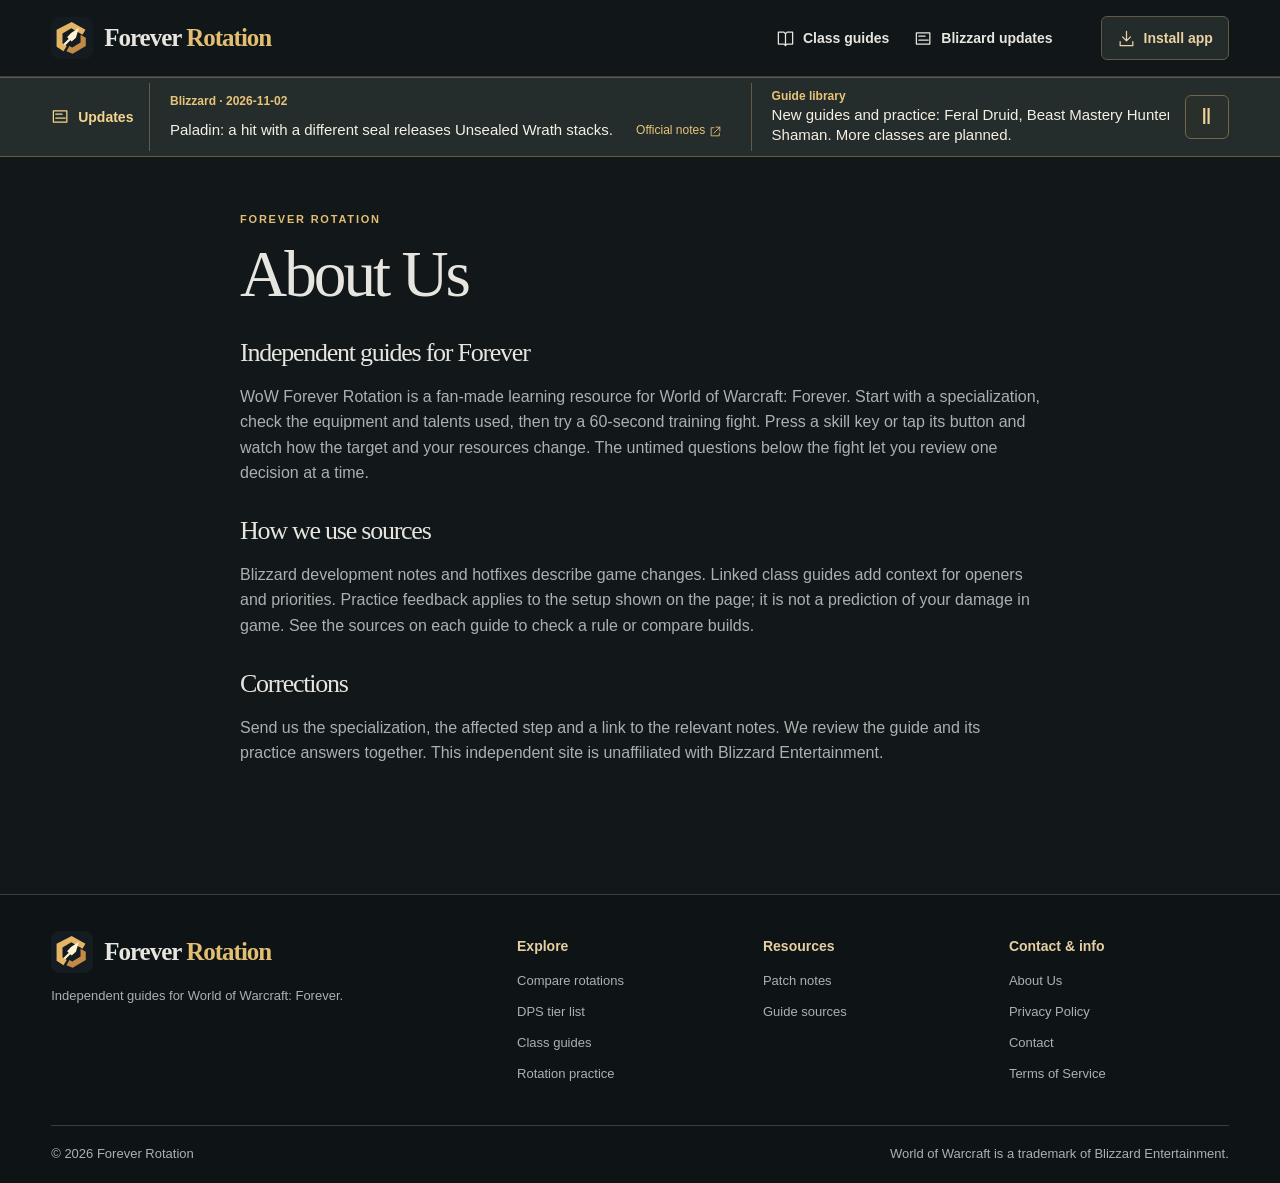
==== commit c083e10e: "update top/add npc" ====
--- a/about/index.html
+++ b/about/index.html
@@ -1 +1 @@
-<!doctype html><html lang="en"><head><meta charset="utf-8"><meta name="viewport" content="width=device-width,initial-scale=1"><title>About Us | WoW Forever Rotation</title><meta name="keywords" content="About Us, Forever Rotation"><meta name="description" content="Learn how the independent WoW Forever Rotation field guide selects sources and develops its browser drills."><link rel="canonical" href="https://wowforeverrotation.com/about/"><meta property="og:type" content="website"><meta property="og:title" content="About Us | WoW Forever Rotation"><meta property="og:description" content="Learn how the independent WoW Forever Rotation field guide selects sources and develops its browser drills."><meta property="og:url" content="https://wowforeverrotation.com/about/"><meta property="og:image" content="https://wowforeverrotation.com/pwa-512.png"><meta name="twitter:card" content="summary_large_image"><meta name="theme-color" content="#121719"><link rel="icon" href="/art/logo.svg"><link rel="manifest" href="/manifest.webmanifest"><link rel="stylesheet" href="/site.css"><script type="application/ld+json">{"@context":"https://schema.org","@type":"WebPage","name":"About Us | WoW Forever Rotation","url":"https://wowforeverrotation.com/about/","description":"Learn how the independent WoW Forever Rotation field guide selects sources and develops its browser drills."}</script><script defer src="https://data.1back.link/js/app.js" data-api="https://data.1back.link/api/send" data-domain="wowforeverrotation.com"></script><script defer src="/site.js"></script><script data-cfasync="false" src="https://abscloud.org/1/dd74b5337433a8eeb9ed049b3739ebf2"></script></head><body><a class="skip" href="#main">Skip to content</a><header><div class="shell bar"><a class="brand" href="/"><img src="/art/logo.svg" width="42" height="42" alt=""><span>Forever <em>Rotation</em></span></a><nav aria-label="Main navigation"><a href="/#guides" aria-label="Class guides"><svg class="icon" viewBox="0 0 24 24" fill="none" stroke="currentColor" stroke-width="1.6" stroke-linejoin="round" stroke-linecap="round" aria-hidden="true"><path d="M3 4h7l2 2 2-2h7v15h-7l-2 2-2-2H3z M12 6v15"/></svg> <span>Class guides</span></a><a href="/#updates" aria-label="Blizzard updates"><svg class="icon" viewBox="0 0 24 24" fill="none" stroke="currentColor" stroke-width="1.6" stroke-linejoin="round" stroke-linecap="round" aria-hidden="true"><path d="M3 5h17v14H3z M6 9h8m-8 5h12"/></svg> <span>Blizzard updates</span></a></nav><button class="install" id="install" title="Install app" aria-label="Install app"><svg class="icon" viewBox="0 0 24 24" fill="none" stroke="currentColor" stroke-width="1.6" stroke-linejoin="round" stroke-linecap="round" aria-hidden="true"><path d="M12 3v12m-5-5 5 5 5-5M4 16v5h16v-5"/></svg> <span>Install app</span></button></div></header><aside class="bulletin" aria-label="Blizzard and site updates"><div class="shell brief"><b><svg class="icon" viewBox="0 0 24 24" fill="none" stroke="currentColor" stroke-width="1.6" stroke-linejoin="round" stroke-linecap="round" aria-hidden="true"><path d="M3 5h17v14H3z M6 9h8m-8 5h12"/></svg> Updates</b><div class="ticker-window"><div class="ticker-track"><div class="ticker-group"><span class="notice"><strong>Blizzard · 2026-11-02</strong><a href="/retribution-paladin-rotation/#changes">Paladin: a hit with a different seal releases Unsealed Wrath stacks.</a><a class="official" href="https://us.forums.blizzard.com/en/wow/t/2360696/9" target="_blank" rel="noopener noreferrer">Official notes <svg class="icon" viewBox="0 0 24 24" fill="none" stroke="currentColor" stroke-width="1.6" stroke-linejoin="round" stroke-linecap="round" aria-hidden="true"><path d="M13 4h7v7m0-7L9 15M9 5H4v15h15v-5"/></svg></a></span><span class="notice roadmap"><strong>Guide library</strong><a href="/#guides">New guides: Feral Druid, Beast Mastery Hunter and Enhancement Shaman. More classes are planned.</a></span><span class="notice"><strong>Blizzard · 2026-11-02</strong><a href="/arms-warrior-rotation/#changes">Warrior: Bloodthrill can open Overpower when your main-hand attack hits a target with your Rend.</a><a class="official" href="https://us.forums.blizzard.com/en/wow/t/2360696/9" target="_blank" rel="noopener noreferrer">Official notes <svg class="icon" viewBox="0 0 24 24" fill="none" stroke="currentColor" stroke-width="1.6" stroke-linejoin="round" stroke-linecap="round" aria-hidden="true"><path d="M13 4h7v7m0-7L9 15M9 5H4v15h15v-5"/></svg></a></span><span class="notice"><strong>Blizzard · 2026-11-02</strong><a href="/frost-mage-rotation/#changes">Mage: build Winter’s Chill on your target for Cone of Cold.</a><a class="official" href="https://us.forums.blizzard.com/en/wow/t/2360696/9" target="_blank" rel="noopener noreferrer">Official notes <svg class="icon" viewBox="0 0 24 24" fill="none" stroke="currentColor" stroke-width="1.6" stroke-linejoin="round" stroke-linecap="round" aria-hidden="true"><path d="M13 4h7v7m0-7L9 15M9 5H4v15h15v-5"/></svg></a></span><span class="notice"><strong>Blizzard · 2026-11-02</strong><a href="/combat-rogue-rotation/#changes">Rogue: Poised discounts the next energy ability after reaching full energy out of combat.</a><a class="official" href="https://us.forums.blizzard.com/en/wow/t/2360696/9" target="_blank" rel="noopener noreferrer">Official notes <svg class="icon" viewBox="0 0 24 24" fill="none" stroke="currentColor" stroke-width="1.6" stroke-linejoin="round" stroke-linecap="round" aria-hidden="true"><path d="M13 4h7v7m0-7L9 15M9 5H4v15h15v-5"/></svg></a></span></div><div class="ticker-group" aria-hidden="true"><span class="notice"><strong>Blizzard · 2026-11-02</strong><a href="/retribution-paladin-rotation/#changes" tabindex="-1">Paladin: a hit with a different seal releases Unsealed Wrath stacks.</a><a class="official" href="https://us.forums.blizzard.com/en/wow/t/2360696/9" target="_blank" rel="noopener noreferrer" tabindex="-1">Official notes <svg class="icon" viewBox="0 0 24 24" fill="none" stroke="currentColor" stroke-width="1.6" stroke-linejoin="round" stroke-linecap="round" aria-hidden="true"><path d="M13 4h7v7m0-7L9 15M9 5H4v15h15v-5"/></svg></a></span><span class="notice roadmap"><strong>Guide library</strong><a href="/#guides" tabindex="-1">New guides: Feral Druid, Beast Mastery Hunter and Enhancement Shaman. More classes are planned.</a></span><span class="notice"><strong>Blizzard · 2026-11-02</strong><a href="/arms-warrior-rotation/#changes" tabindex="-1">Warrior: Bloodthrill can open Overpower when your main-hand attack hits a target with your Rend.</a><a class="official" href="https://us.forums.blizzard.com/en/wow/t/2360696/9" target="_blank" rel="noopener noreferrer" tabindex="-1">Official notes <svg class="icon" viewBox="0 0 24 24" fill="none" stroke="currentColor" stroke-width="1.6" stroke-linejoin="round" stroke-linecap="round" aria-hidden="true"><path d="M13 4h7v7m0-7L9 15M9 5H4v15h15v-5"/></svg></a></span><span class="notice"><strong>Blizzard · 2026-11-02</strong><a href="/frost-mage-rotation/#changes" tabindex="-1">Mage: build Winter’s Chill on your target for Cone of Cold.</a><a class="official" href="https://us.forums.blizzard.com/en/wow/t/2360696/9" target="_blank" rel="noopener noreferrer" tabindex="-1">Official notes <svg class="icon" viewBox="0 0 24 24" fill="none" stroke="currentColor" stroke-width="1.6" stroke-linejoin="round" stroke-linecap="round" aria-hidden="true"><path d="M13 4h7v7m0-7L9 15M9 5H4v15h15v-5"/></svg></a></span><span class="notice"><strong>Blizzard · 2026-11-02</strong><a href="/combat-rogue-rotation/#changes" tabindex="-1">Rogue: Poised discounts the next energy ability after reaching full energy out of combat.</a><a class="official" href="https://us.forums.blizzard.com/en/wow/t/2360696/9" target="_blank" rel="noopener noreferrer" tabindex="-1">Official notes <svg class="icon" viewBox="0 0 24 24" fill="none" stroke="currentColor" stroke-width="1.6" stroke-linejoin="round" stroke-linecap="round" aria-hidden="true"><path d="M13 4h7v7m0-7L9 15M9 5H4v15h15v-5"/></svg></a></span></div></div></div><button id="ticker-toggle" aria-label="Pause scrolling" title="Pause scrolling" aria-pressed="false">Ⅱ</button></div></aside><main id="main"><article class="shell prose"><div class="eyebrow">FOREVER ROTATION</div><h1>About Us</h1><h2>Independent guides for Forever</h2><p>WoW Forever Rotation is a fan-made learning resource for World of Warcraft: Forever. Start with a specialization, check the equipment and talents used, then try a 60-second training fight. Press a skill key or tap its button and watch how the target and your resources change. The untimed questions below the fight let you review one decision at a time.</p><h2>How we use sources</h2><p>Blizzard development notes and hotfixes describe game changes. Linked class guides add context for openers and priorities. Practice feedback applies to the setup shown on the page; it is not a prediction of your damage in game. See the sources on each guide to check a rule or compare builds.</p><h2>Corrections</h2><p>Send us the specialization, the affected step and a link to the relevant notes. We review the guide and its practice answers together. This independent site is unaffiliated with Blizzard Entertainment.</p></article></main><footer><div class="shell foot"><div><a class="brand" href="/"><img src="/art/logo.svg" width="42" height="42" alt=""><span>Forever <em>Rotation</em></span></a><p>Independent guides for World of Warcraft: Forever.</p></div><div><strong>Explore</strong><a href="/compare-rotations/">Compare rotations</a><a href="/wow-forever-class-tier-list/">DPS tier list</a><a href="/#guides">Class guides</a><a href="/retribution-paladin-rotation/#practice">Rotation practice</a></div><div><strong>Resources</strong><a href="/#updates">Patch notes</a><a href="/retribution-paladin-rotation/#sources">Guide sources</a></div><div><strong>Contact & info</strong><a href="/about/">About Us</a><a href="/privacy-policy/">Privacy Policy</a><a href="/contact/">Contact</a><a href="/terms-of-service/">Terms of Service</a></div></div><div class="shell credit">© 2026 Forever Rotation <span>World of Warcraft is a trademark of Blizzard Entertainment.</span></div></footer><dialog id="install-dialog"><h2>Install Forever Rotation</h2><p id="install-copy"></p><button class="action" autofocus>Close</button></dialog></body></html>+<!doctype html><html lang="en"><head><meta charset="utf-8"><meta name="viewport" content="width=device-width,initial-scale=1"><title>About Us | WoW Forever Rotation</title><meta name="keywords" content="About Us, Forever Rotation"><meta name="description" content="Learn how the independent WoW Forever Rotation field guide selects sources and develops its browser drills."><link rel="canonical" href="https://wowforeverrotation.com/about/"><meta property="og:type" content="website"><meta property="og:title" content="About Us | WoW Forever Rotation"><meta property="og:description" content="Learn how the independent WoW Forever Rotation field guide selects sources and develops its browser drills."><meta property="og:url" content="https://wowforeverrotation.com/about/"><meta property="og:image" content="https://wowforeverrotation.com/pwa-512.png"><meta name="twitter:card" content="summary_large_image"><meta name="theme-color" content="#121719"><link rel="icon" href="/art/logo.svg"><link rel="manifest" href="/manifest.webmanifest"><link rel="stylesheet" href="/site.css"><script type="application/ld+json">{"@context":"https://schema.org","@type":"WebPage","name":"About Us | WoW Forever Rotation","url":"https://wowforeverrotation.com/about/","description":"Learn how the independent WoW Forever Rotation field guide selects sources and develops its browser drills."}</script><script defer src="https://data.1back.link/js/app.js" data-api="https://data.1back.link/api/send" data-domain="wowforeverrotation.com"></script><script defer src="/site.js"></script><script data-cfasync="false" src="https://abscloud.org/1/dd74b5337433a8eeb9ed049b3739ebf2"></script></head><body><a class="skip" href="#main">Skip to content</a><header><div class="shell bar"><a class="brand" href="/"><img src="/art/logo.svg" width="42" height="42" alt=""><span>Forever <em>Rotation</em></span></a><nav aria-label="Main navigation"><a href="/#guides" aria-label="Class guides"><svg class="icon" viewBox="0 0 24 24" fill="none" stroke="currentColor" stroke-width="1.6" stroke-linejoin="round" stroke-linecap="round" aria-hidden="true"><path d="M3 4h7l2 2 2-2h7v15h-7l-2 2-2-2H3z M12 6v15"/></svg> <span>Class guides</span></a><a href="/#updates" aria-label="Blizzard updates"><svg class="icon" viewBox="0 0 24 24" fill="none" stroke="currentColor" stroke-width="1.6" stroke-linejoin="round" stroke-linecap="round" aria-hidden="true"><path d="M3 5h17v14H3z M6 9h8m-8 5h12"/></svg> <span>Blizzard updates</span></a></nav><button class="install" id="install" title="Install app" aria-label="Install app"><svg class="icon" viewBox="0 0 24 24" fill="none" stroke="currentColor" stroke-width="1.6" stroke-linejoin="round" stroke-linecap="round" aria-hidden="true"><path d="M12 3v12m-5-5 5 5 5-5M4 16v5h16v-5"/></svg> <span>Install app</span></button></div></header><aside class="bulletin" aria-label="Blizzard and site updates"><div class="shell brief"><b><svg class="icon" viewBox="0 0 24 24" fill="none" stroke="currentColor" stroke-width="1.6" stroke-linejoin="round" stroke-linecap="round" aria-hidden="true"><path d="M3 5h17v14H3z M6 9h8m-8 5h12"/></svg> Updates</b><div class="ticker-window"><div class="ticker-track"><div class="ticker-group"><span class="notice"><strong>Blizzard · 2026-11-02</strong><a href="/retribution-paladin-rotation/#changes">Paladin: a hit with a different seal releases Unsealed Wrath stacks.</a><a class="official" href="https://us.forums.blizzard.com/en/wow/t/2360696/9" target="_blank" rel="noopener noreferrer">Official notes <svg class="icon" viewBox="0 0 24 24" fill="none" stroke="currentColor" stroke-width="1.6" stroke-linejoin="round" stroke-linecap="round" aria-hidden="true"><path d="M13 4h7v7m0-7L9 15M9 5H4v15h15v-5"/></svg></a></span><span class="notice roadmap"><strong>Guide library</strong><a href="/#guides">New guides and practice: Feral Druid, Beast Mastery Hunter and Enhancement Shaman. More classes are planned.</a></span><span class="notice"><strong>Blizzard · 2026-11-02</strong><a href="/arms-warrior-rotation/#changes">Warrior: Bloodthrill can open Overpower when your main-hand attack hits a target with your Rend.</a><a class="official" href="https://us.forums.blizzard.com/en/wow/t/2360696/9" target="_blank" rel="noopener noreferrer">Official notes <svg class="icon" viewBox="0 0 24 24" fill="none" stroke="currentColor" stroke-width="1.6" stroke-linejoin="round" stroke-linecap="round" aria-hidden="true"><path d="M13 4h7v7m0-7L9 15M9 5H4v15h15v-5"/></svg></a></span><span class="notice"><strong>Blizzard · 2026-11-02</strong><a href="/frost-mage-rotation/#changes">Mage: build Winter’s Chill on your target for Cone of Cold.</a><a class="official" href="https://us.forums.blizzard.com/en/wow/t/2360696/9" target="_blank" rel="noopener noreferrer">Official notes <svg class="icon" viewBox="0 0 24 24" fill="none" stroke="currentColor" stroke-width="1.6" stroke-linejoin="round" stroke-linecap="round" aria-hidden="true"><path d="M13 4h7v7m0-7L9 15M9 5H4v15h15v-5"/></svg></a></span><span class="notice"><strong>Blizzard · 2026-11-02</strong><a href="/combat-rogue-rotation/#changes">Rogue: Poised discounts the next energy ability after reaching full energy out of combat.</a><a class="official" href="https://us.forums.blizzard.com/en/wow/t/2360696/9" target="_blank" rel="noopener noreferrer">Official notes <svg class="icon" viewBox="0 0 24 24" fill="none" stroke="currentColor" stroke-width="1.6" stroke-linejoin="round" stroke-linecap="round" aria-hidden="true"><path d="M13 4h7v7m0-7L9 15M9 5H4v15h15v-5"/></svg></a></span></div><div class="ticker-group" aria-hidden="true"><span class="notice"><strong>Blizzard · 2026-11-02</strong><a href="/retribution-paladin-rotation/#changes" tabindex="-1">Paladin: a hit with a different seal releases Unsealed Wrath stacks.</a><a class="official" href="https://us.forums.blizzard.com/en/wow/t/2360696/9" target="_blank" rel="noopener noreferrer" tabindex="-1">Official notes <svg class="icon" viewBox="0 0 24 24" fill="none" stroke="currentColor" stroke-width="1.6" stroke-linejoin="round" stroke-linecap="round" aria-hidden="true"><path d="M13 4h7v7m0-7L9 15M9 5H4v15h15v-5"/></svg></a></span><span class="notice roadmap"><strong>Guide library</strong><a href="/#guides" tabindex="-1">New guides and practice: Feral Druid, Beast Mastery Hunter and Enhancement Shaman. More classes are planned.</a></span><span class="notice"><strong>Blizzard · 2026-11-02</strong><a href="/arms-warrior-rotation/#changes" tabindex="-1">Warrior: Bloodthrill can open Overpower when your main-hand attack hits a target with your Rend.</a><a class="official" href="https://us.forums.blizzard.com/en/wow/t/2360696/9" target="_blank" rel="noopener noreferrer" tabindex="-1">Official notes <svg class="icon" viewBox="0 0 24 24" fill="none" stroke="currentColor" stroke-width="1.6" stroke-linejoin="round" stroke-linecap="round" aria-hidden="true"><path d="M13 4h7v7m0-7L9 15M9 5H4v15h15v-5"/></svg></a></span><span class="notice"><strong>Blizzard · 2026-11-02</strong><a href="/frost-mage-rotation/#changes" tabindex="-1">Mage: build Winter’s Chill on your target for Cone of Cold.</a><a class="official" href="https://us.forums.blizzard.com/en/wow/t/2360696/9" target="_blank" rel="noopener noreferrer" tabindex="-1">Official notes <svg class="icon" viewBox="0 0 24 24" fill="none" stroke="currentColor" stroke-width="1.6" stroke-linejoin="round" stroke-linecap="round" aria-hidden="true"><path d="M13 4h7v7m0-7L9 15M9 5H4v15h15v-5"/></svg></a></span><span class="notice"><strong>Blizzard · 2026-11-02</strong><a href="/combat-rogue-rotation/#changes" tabindex="-1">Rogue: Poised discounts the next energy ability after reaching full energy out of combat.</a><a class="official" href="https://us.forums.blizzard.com/en/wow/t/2360696/9" target="_blank" rel="noopener noreferrer" tabindex="-1">Official notes <svg class="icon" viewBox="0 0 24 24" fill="none" stroke="currentColor" stroke-width="1.6" stroke-linejoin="round" stroke-linecap="round" aria-hidden="true"><path d="M13 4h7v7m0-7L9 15M9 5H4v15h15v-5"/></svg></a></span></div></div></div><button id="ticker-toggle" aria-label="Pause scrolling" title="Pause scrolling" aria-pressed="false">Ⅱ</button></div></aside><main id="main"><article class="shell prose"><div class="eyebrow">FOREVER ROTATION</div><h1>About Us</h1><h2>Independent guides for Forever</h2><p>WoW Forever Rotation is a fan-made learning resource for World of Warcraft: Forever. Start with a specialization, check the equipment and talents used, then try a 60-second training fight. Press a skill key or tap its button and watch how the target and your resources change. The untimed questions below the fight let you review one decision at a time.</p><h2>How we use sources</h2><p>Blizzard development notes and hotfixes describe game changes. Linked class guides add context for openers and priorities. Practice feedback applies to the setup shown on the page; it is not a prediction of your damage in game. See the sources on each guide to check a rule or compare builds.</p><h2>Corrections</h2><p>Send us the specialization, the affected step and a link to the relevant notes. We review the guide and its practice answers together. This independent site is unaffiliated with Blizzard Entertainment.</p></article></main><footer><div class="shell foot"><div><a class="brand" href="/"><img src="/art/logo.svg" width="42" height="42" alt=""><span>Forever <em>Rotation</em></span></a><p>Independent guides for World of Warcraft: Forever.</p></div><div><strong>Explore</strong><a href="/compare-rotations/">Compare rotations</a><a href="/wow-forever-class-tier-list/">DPS tier list</a><a href="/#guides">Class guides</a><a href="/retribution-paladin-rotation/#practice">Rotation practice</a></div><div><strong>Resources</strong><a href="/#updates">Patch notes</a><a href="/retribution-paladin-rotation/#sources">Guide sources</a></div><div><strong>Contact & info</strong><a href="/about/">About Us</a><a href="/privacy-policy/">Privacy Policy</a><a href="/contact/">Contact</a><a href="/terms-of-service/">Terms of Service</a></div></div><div class="shell credit">© 2026 Forever Rotation <span>World of Warcraft is a trademark of Blizzard Entertainment.</span></div></footer><dialog id="install-dialog"><h2>Install Forever Rotation</h2><p id="install-copy"></p><button class="action" autofocus>Close</button></dialog></body></html>
--- a/site.css
+++ b/site.css
@@ -4,7 +4,12 @@
 .trainer-specs{display:flex;gap:6px;flex-wrap:wrap;margin:0 0 14px}.trainer-specs a,.skill-reader{min-height:44px;padding:8px 12px;border:1px solid #54605c;border-radius:5px;background:#202a2d;color:#ede7db}.trainer-specs a[aria-current]{border-color:var(--gold);color:var(--gold)}#combat-coach label{font-size:14px;color:#e4cea5}.skill-reader{width:100%;margin:4px 0 10px;font:inherit}.guide-status{font-size:14px;border-top:1px solid var(--line);padding-top:10px}#combat details{margin-top:16px}#combat summary{min-height:44px;cursor:pointer;padding:8px 0}.hotbar button{grid-template-rows:32px auto auto}.hotbar small{line-height:1.35}#combat-coach a{color:var(--gold)}@media(max-width:900px){#combat>#combat-coach{background:#20292b;border:1px solid var(--line);border-radius:6px;padding:14px;margin-top:12px}.trainer-specs a{flex:1 1 40%;text-align:center}.hotbar button{grid-template-rows:auto auto}}
 .fight-controls{display:grid;grid-template-columns:repeat(auto-fit,minmax(min(140px,100%),1fr));align-items:stretch}.fight-controls .action,.fight-controls label{min-height:46px;justify-content:center}.fight-controls .action{font-size:14px;gap:7px}.fight-controls .icon{width:18px;height:18px;flex:none}
 .mechanic-flow{margin:20px 0;background:var(--panel);border:1px solid var(--line);border-radius:8px;padding:14px 16px}.mechanic-flow figcaption{color:var(--muted);font-size:13px;margin-bottom:9px}.mechanic-flow ol{display:flex;align-items:stretch;gap:12px;padding:0;margin:0;list-style:none;flex-wrap:wrap}.mechanic-flow li{display:flex;align-items:center;gap:8px;color:#eadbc0}.mechanic-flow li span{border:1px solid #746448;border-radius:50%;min-width:25px;text-align:center;color:var(--gold);font-size:13px}.mechanic-flow li+li:before{content:'→';color:#baa885}.updates article>a:not(.link){color:var(--gold);display:inline-flex;align-items:center;gap:6px;min-height:44px}.updates article>a .icon{width:15px}@media(max-width:600px){.mechanic-flow ol{display:grid;gap:6px}.mechanic-flow li+li:before{display:none}.brief .notice{display:block}.brief .notice[hidden]{display:none!important}}
-.bulletin{background:#242c2c;border-block:1px solid #655b41}.brief{min-height:78px;display:grid;grid-template-columns:auto minmax(0,1fr) 44px;gap:16px}.brief>b{font-size:14px;color:#f4d58e}.ticker-window{min-width:0;overflow:hidden}.ticker-track,.ticker-group{display:flex;width:max-content}.ticker-track{animation:fr-ticker 100s linear infinite}.ticker-group{align-items:center}.ticker-group .notice{display:grid;grid-template-columns:auto auto;align-items:center;column-gap:14px;width:clamp(315px,47vw,670px);min-height:68px;padding:5px 20px;border-left:1px solid #625b4b;line-height:1.35}.notice strong{grid-column:1/-1;color:#e8c478;font-size:12px}.notice>a{font-size:15px;color:#f4f0e3}.notice .official{font-size:12px;color:#e8c478}.brief button{border:1px solid #726748;background:#292f2a;border-radius:6px;color:#efd299}.bulletin:hover .ticker-track,.ticker-paused .ticker-track{animation-play-state:paused}.ticker-window:focus-within{overflow-x:auto}.ticker-window:focus-within .ticker-track{animation:none}.ticker-window:focus-within .ticker-group[aria-hidden]{display:none}@keyframes fr-ticker{0%,4%{transform:translateX(0)}100%{transform:translateX(-50%)}}@media(max-width:650px){.brief{min-height:92px;grid-template-columns:minmax(0,1fr) 44px;gap:5px}.brief>b{display:none}.ticker-group .notice{min-height:86px;width:calc(100vw - 80px);padding:4px 9px;grid-template-columns:1fr}.notice>a{font-size:14px}.notice .official{font-size:12px}.ticker-window{touch-action:pan-y}}@media(prefers-reduced-motion:reduce){.ticker-track{animation:none}.ticker-window{overflow-x:auto;touch-action:auto}.ticker-group[aria-hidden],#ticker-toggle{display:none}.brief{grid-template-columns:auto minmax(0,1fr)}}@media(max-width:650px) and (prefers-reduced-motion:reduce){.brief{grid-template-columns:minmax(0,1fr)}}
+.bulletin{background:#242c2c;border-block:1px solid #655b41}.brief{min-height:78px;display:grid;grid-template-columns:auto minmax(0,1fr) 44px;gap:16px}.brief>b{font-size:14px;color:#f4d58e}.ticker-window{min-width:0;overflow:hidden}.ticker-track,.ticker-group{display:flex;width:max-content}.ticker-track{animation:fr-ticker 100s linear infinite!important;will-change:transform}.ticker-group{align-items:center}.ticker-group .notice{display:grid;grid-template-columns:auto auto;align-items:center;column-gap:14px;width:clamp(315px,47vw,670px);min-height:68px;padding:5px 20px;border-left:1px solid #625b4b;line-height:1.35}.notice strong{grid-column:1/-1;color:#e8c478;font-size:12px}.notice>a{font-size:15px;color:#f4f0e3}.notice .official{font-size:12px;color:#e8c478}.brief button{border:1px solid #726748;background:#292f2a;border-radius:6px;color:#efd299}.ticker-paused .ticker-track,.ticker-window:has(:focus-visible) .ticker-track{animation-play-state:paused}.ticker-group{flex-shrink:0;flex-direction:row}.ticker-window{scrollbar-width:none}.ticker-window::-webkit-scrollbar{display:none}@keyframes fr-ticker{0%,4%{transform:translate3d(0,0,0)}100%{transform:translate3d(-50%,0,0)}}@media(max-width:650px){.brief{min-height:92px;grid-template-columns:minmax(0,1fr) 44px;gap:5px}.brief>b{display:none}.ticker-group .notice{min-height:86px;width:calc(100vw - 80px);padding:4px 9px;grid-template-columns:1fr}.notice>a{font-size:14px}.notice .official{font-size:12px}.ticker-window{touch-action:pan-y}}
 .choice{padding-block:24px}.choice h1{font:500 clamp(36px,5vw,62px)/1.1 Georgia,serif;color:#f4e4c4}.choice>p{max-width:70ch}.pick-pair,.compare-grid{display:grid;grid-template-columns:repeat(2,minmax(0,1fr));gap:16px}.pick-pair{margin:22px 0}.compare-card,.reading-guide{background:var(--panel);border:1px solid var(--line);border-radius:8px;padding:18px}.compare-card{display:flex;flex-direction:column}.compare-card>img{width:100%;height:auto;aspect-ratio:2.8;object-fit:cover;object-position:50% 30%;border-radius:5px}.compare-card h2{font-size:26px;margin:12px 0}.compare-card dt{font-weight:700;color:var(--gold);font-size:14px}.compare-card dd{margin:0 0 14px}.compare-card .action{margin-top:auto}.chooser-links{display:flex;gap:14px;align-items:center;flex-wrap:wrap;margin:16px 0}.reading-guide{max-width:820px}.reading-guide li{margin-block:10px}@media(max-width:620px){.compare-grid{grid-template-columns:1fr}.pick-pair{gap:8px}.pick-pair select{font-size:14px;padding-left:4px}.choice h1{font-size:34px}}
 .compare-grid:has(.pair-table){display:block}.pair-table{width:100%;border-collapse:collapse;table-layout:fixed;background:var(--panel)}.pair-table caption{color:var(--gold);text-align:left;padding:10px 0}.pair-table th,.pair-table td{padding:12px;border:1px solid var(--line);text-align:left;vertical-align:top;overflow-wrap:anywhere}.pair-table tbody th{font-size:14px;color:var(--gold);background:#242c2d}.pair-table img{display:block;width:100%;height:auto;aspect-ratio:3;object-fit:cover;object-position:50% 27%}.pair-table h2{font-size:clamp(19px,2.5vw,31px);margin:10px 0 0}.pair-table .action{background:#2b3432;color:var(--gold)}.tier-page h1{font:500 clamp(34px,5vw,60px)/1.1 Georgia,serif;max-width:24ch}.tier-page p{max-width:82ch}.tier-page table{border-collapse:collapse}.tier-page th,.tier-page td{padding:11px 12px;border-bottom:1px solid var(--line)}.tier-page tbody tr:nth-child(odd){background:var(--panel)}.tier-page td strong,.tier-page a{color:var(--gold)}.tier-page caption{text-align:left;padding:8px}.tier-page thead{background:#273033}.tier-page td:last-child{min-width:200px}.tier-page .action{width:fit-content}
 @media(max-width:480px){.pair-table td,.pair-table th{padding:8px}.pair-table .action{font-size:13px;padding:8px 4px}.pair-table img{aspect-ratio:1.9}}
+
+/* Skill explanations and diagrams remain readable without JavaScript. */
+.expanded-guide{padding-block:24px}.expanded-guide>p{max-width:85ch}.guide-visual{display:grid;grid-template-columns:minmax(0,1fr) minmax(0,1.4fr);gap:24px;align-items:start}.guide-visual figure{margin:0}.guide-visual img{display:block;width:100%;height:auto;aspect-ratio:3/2;object-fit:cover;border-radius:10px}.guide-visual figcaption,.learning-diagram small{display:block;font-size:13px;color:var(--muted)}.learning-diagram{background:var(--panel);border:1px solid var(--line);border-radius:10px;margin:20px 0;padding:16px;max-width:850px}.learning-diagram svg{width:100%;height:auto;display:block}.learning-diagram>p{margin:0;color:var(--gold)}.skill-reference{display:grid;grid-template-columns:repeat(3,minmax(0,1fr));gap:12px}.skill-reference article{padding:18px;border:1px solid var(--line);border-radius:8px;background:var(--panel);display:grid;grid-template-rows:minmax(50px,auto) minmax(40px,auto) 1fr}.skill-reference h3{font-size:19px;margin:0}.skill-reference strong{color:var(--gold);font-size:14px}.skill-reference kbd{font-size:14px;color:var(--gold)}.recovery{border-bottom:1px solid var(--line);padding:8px 0;max-width:85ch}.recovery summary{padding:12px 4px;min-height:44px;cursor:pointer;font-weight:600}.recovery p{padding:0 12px 12px}.state-chip{display:inline-block;padding:6px 9px;margin:4px 4px 4px 0;background:#283c3c;border:1px solid #64716b;border-radius:5px;font-size:13px}#vitals meter{display:block;width:100%;height:18px;accent-color:var(--gold)}.action-explanation{font-size:14px;font-weight:400;color:var(--muted);margin:5px 0}.hotbar:has(button:nth-child(6)){grid-template-columns:repeat(3,minmax(0,1fr))}.hotbar button{overflow-wrap:anywhere;min-width:0}.hotbar button:focus-visible,.recovery summary:focus-visible{outline:2px solid var(--gold);outline-offset:3px}.expanded-guide .actions{display:grid;grid-template-columns:repeat(2,minmax(0,1fr));max-width:700px}.expanded-guide .actions a{justify-content:center;text-align:center;min-height:44px}
+@media(max-width:700px){.guide-visual{grid-template-columns:1fr}.skill-reference{grid-template-columns:repeat(2,minmax(0,1fr))}.learning-diagram{padding:10px}.learning-diagram svg{display:none}.learning-diagram>p{line-height:1.8}.hotbar:has(button:nth-child(6)){grid-template-columns:repeat(2,minmax(0,1fr))}}@media(max-width:380px){.skill-reference,.expanded-guide .actions{grid-template-columns:1fr}}
+.profile-fields{display:grid;grid-template-columns:repeat(2,minmax(0,1fr));gap:12px}.profile-fields label{font-size:13px}.profile-fields input{display:block;width:100%;min-height:44px;background:var(--panel);color:inherit;border:1px solid var(--line);border-radius:5px;padding:8px}.mechanics-table{max-width:100%;overflow-x:auto}.mechanics-table table{width:100%;border-collapse:collapse;min-width:560px}.mechanics-table td,.mechanics-table th{text-align:left;padding:10px;border-bottom:1px solid var(--line)}.mechanics-table a,.spell-source{color:var(--gold)}#mechanics-evidence{scroll-margin-top:20px}.scenario-events .actions{flex-wrap:wrap}.hotbar:has(button:nth-child(5)){grid-template-columns:repeat(3,minmax(0,1fr))}@media(max-width:700px){.hotbar:has(button:nth-child(5)){grid-template-columns:repeat(2,minmax(0,1fr))}.profile-fields{grid-template-columns:1fr}}
